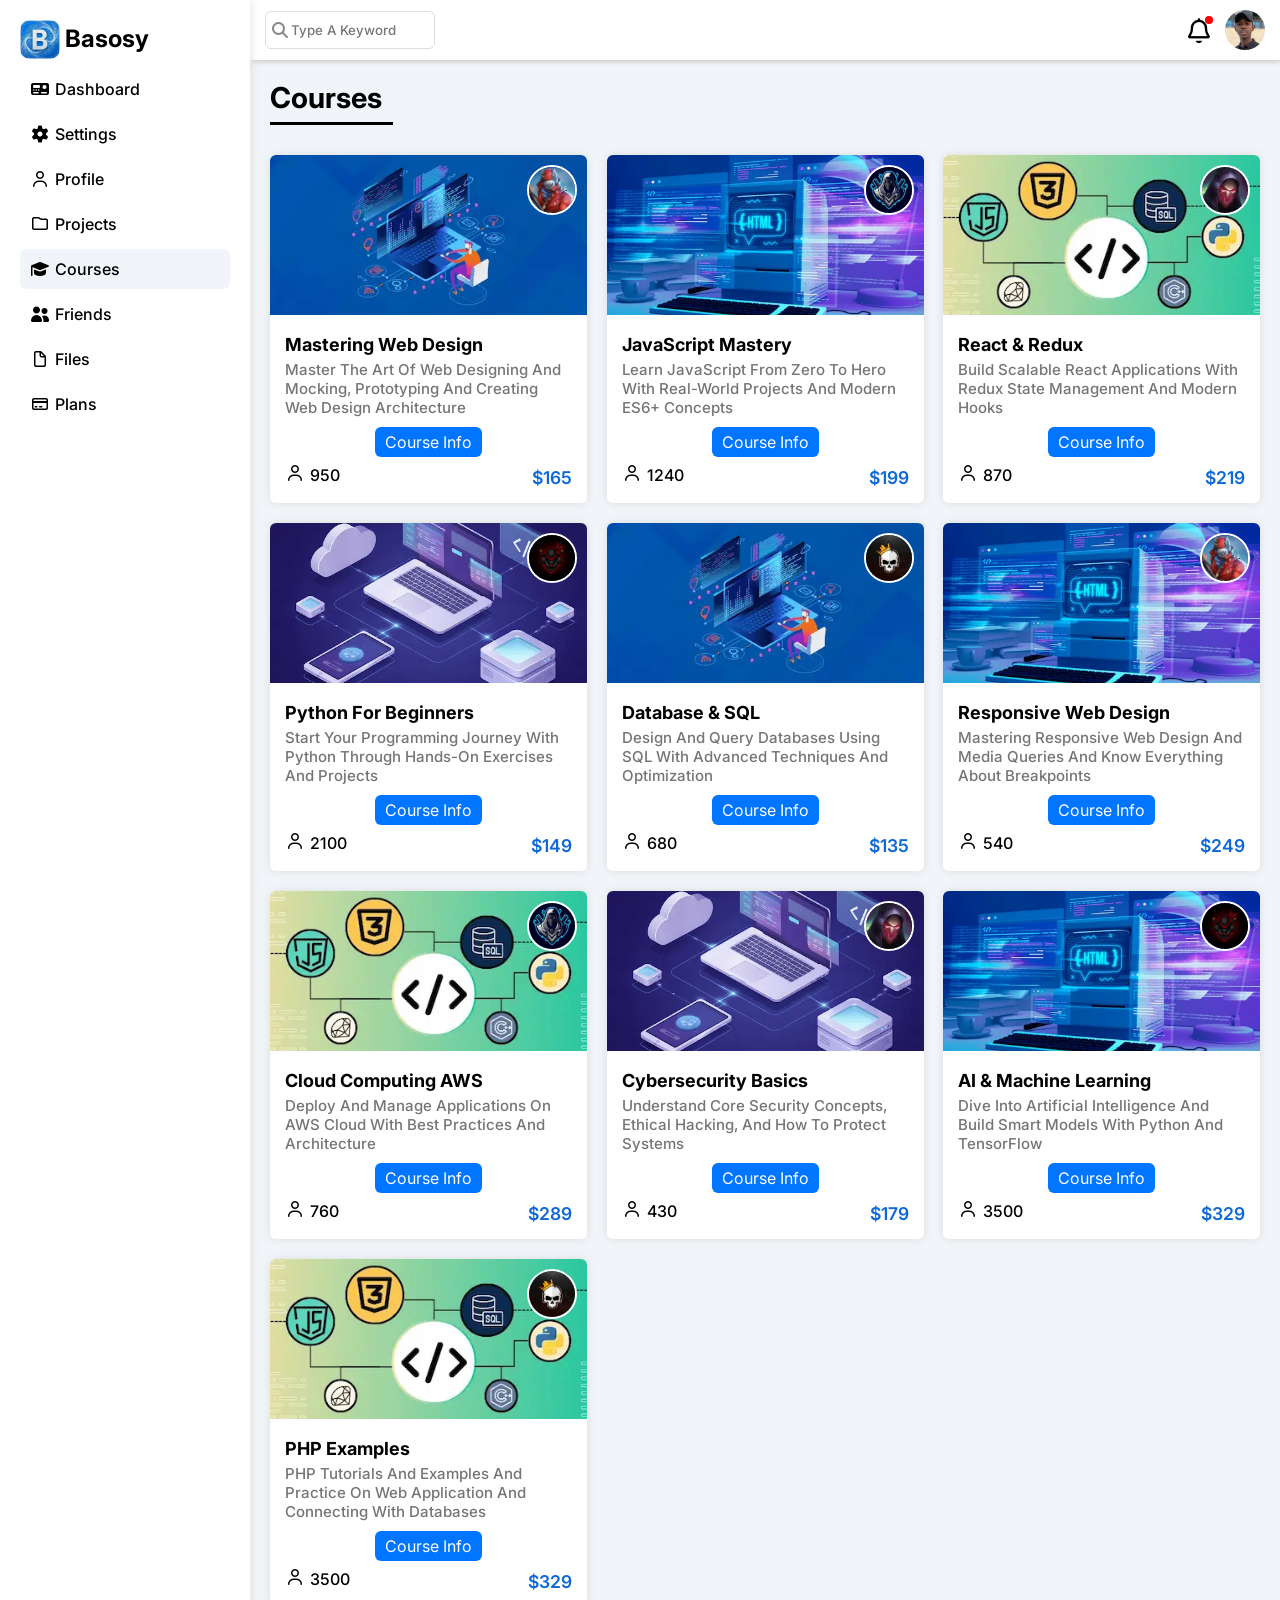
==== courses.html @ b27dc068 "Upload Admin Dashboard project files Successfully uploaded the fully responsive HTML and CSS dashboa" ====
<!doctype html>
<html lang="en">
  <head>
    <meta charset="UTF-8" />
    <meta name="viewport" content="width=device-width, initial-scale=1.0" />
    <title>Courses</title>
    <link rel="icon" href="imgs/logo-2.webp" type="image/webp" />
    <meta
      name="description"
      content="Basosy Dashboard Courses: Your gateway to learning. Discover new web development tutorials, track student counts, and access detailed information for tech courses."
    />
    <link rel="preconnect" href="https://fonts.googleapis.com" />
    <link rel="preconnect" href="https://fonts.gstatic.com" crossorigin />
    <link
      rel="preload"
      as="style"
      href="https://fonts.googleapis.com/css2?family=Inter:wght@400;500;600;700&display=swap"
    />
    <link
      rel="stylesheet"
      href="https://fonts.googleapis.com/css2?family=Inter:wght@400;500;600;700&display=swap"
      media="print"
      onload="this.media = 'all'"
    />
    <noscript>
      <link
        rel="stylesheet"
        href="https://fonts.googleapis.com/css2?family=Inter:wght@400;500;600;700&display=swap"
      />
    </noscript>
    <link
      rel="stylesheet"
      href="css/all.min.css"
      media="print"
      onload="this.media = 'all'"
    />
    <noscript><link rel="stylesheet" href="css/all.min.css" /></noscript>
    <link rel="stylesheet" href="css/framework.css" />
    <link rel="stylesheet" href="css/master.min.css" />
  </head>
  <body>
    <aside class="sidebar bc-white p-10 p-relative">
      <div class="sidebar__logo d-flex align-center gap-5 mb-10">
        <img src="imgs/logo-2.webp" alt="" class="sidebar__logo-image rad-10" />
        <h2 class="sidebar__heading m-0">Basosy</h2>
      </div>
      <ul class="sidebar__links">
        <li>
          <a
            href="index.html"
            class="p-10 rad-6 mb-5 d-flex gap-5 align-center sidebar__link fw-500"
          >
            <i
              class="fa-solid fa-tachograph-digital fa-fw"
              aria-hidden="true"
            ></i>
            <span>Dashboard</span>
          </a>
        </li>
        <li>
          <a
            href="settings.html"
            class="p-10 rad-6 mb-5 d-flex gap-5 align-center sidebar__link fw-500"
          >
            <i class="fa-solid fa-gear fa-fw" aria-hidden="true"></i>
            <span>Settings</span>
          </a>
        </li>
        <li>
          <a
            href="profile.html"
            class="p-10 rad-6 mb-5 d-flex gap-5 align-center sidebar__link fw-500"
          >
            <i class="fa-regular fa-user fa-fw" aria-hidden="true"></i>
            <span>Profile</span>
          </a>
        </li>
        <li>
          <a
            href="projects.html"
            class="p-10 rad-6 mb-5 d-flex gap-5 align-center sidebar__link fw-500"
          >
            <i class="fa-regular fa-folder fa-fw" aria-hidden="true"></i>
            <span>Projects</span>
          </a>
        </li>
        <li>
          <a
            href="courses.html"
            class="p-10 rad-6 mb-5 d-flex gap-5 align-center sidebar__link fw-500 active"
          >
            <i class="fa-solid fa-graduation-cap fa-fw" aria-hidden="true"></i>
            <span>Courses</span>
          </a>
        </li>
        <li>
          <a
            href="friends.html"
            class="p-10 rad-6 mb-5 d-flex gap-5 align-center sidebar__link fw-500"
          >
            <i class="fa-solid fa-user-group fa-fw" aria-hidden="true"></i>
            <span>Friends</span>
          </a>
        </li>
        <li>
          <a
            href="files.html"
            class="p-10 rad-6 mb-5 d-flex gap-5 align-center sidebar__link fw-500"
          >
            <i class="fa-regular fa-file fa-fw" aria-hidden="true"></i>
            <span>Files</span>
          </a>
        </li>
        <li>
          <a
            href="plans.html"
            class="p-10 rad-6 mb-5 d-flex gap-5 align-center sidebar__link fw-500"
          >
            <i class="fa-regular fa-credit-card fa-fw" aria-hidden="true"></i>
            <span>Plans</span>
          </a>
        </li>
      </ul>
    </aside>
    <main>
      <header
        class="header bc-white p-10 d-flex justify-between align-center gap-5"
      >
        <search class="p-relative header__search">
          <form action="">
            <i
              class="fa-solid fa-magnifying-glass p-absolute header__search-icon"
            ></i>
            <label for="search" class="visually-hidden">Search Bar</label>
            <input
              type="search"
              placeholder="Type A Keyword"
              id="search"
              class="p-10 rad-6 header__search-input fw-500 m-transition w-100 f-family-i"
            />
          </form>
        </search>
        <div class="header__profile d-flex align-center gap-10">
          <i
            class="fa-regular fa-bell fa-lg p-relative header__icon"
            aria-hidden="true"
          ></i>
          <img
            src="imgs/myimage.webp"
            class="rad-half p-relative header__image"
            alt="your image"
          />
        </div>
      </header>
      <div class="page-content p-20">
        <h1 class="page-content__title m-0 p-relative">Courses</h1>
        <div class="page-content__wrapper courses-page">
          <section class="card course-card p-relative ov-h m-transition">
            <img
              src="imgs/courses-1.webp"
              alt=""
              class="course-card__img mw-full w-full"
            />
            <img
              src="imgs/friend-01.webp"
              alt=""
              class="course-card__owner p-absolute rad-half"
            />
            <div class="course-card__box p-15">
              <h2 class="card__title card__title--course m-0 mb-5">
                Mastering Web Design
              </h2>
              <p class="card__title-desc m-0 c-gray fw-500 fs-15 mb-10">
                Master The Art Of Web Designing And Mocking, Prototyping And
                Creating Web Design Architecture
              </p>
              <a
                href="#"
                class="course-card__info-button bc-primary c-white rad-6 d-block m-a"
                >Course Info</a
              >
              <div
                class="course-card__info d-flex justify-between align-center gap-5 f-wrap mt-5"
              >
                <div class="d-flex gap-5 fw-500">
                  <i
                    class="fa-regular fa-user fa-fw course-card__icon"
                    aria-hidden="true"
                  ></i>
                  <span class="visually-hidden">Student Number</span>
                  <span class="course-card__stu-num">950</span>
                </div>
                <span
                  class="course-card__salary fw-600 c-primary-a d-block mt-5 text-end fs-18"
                  >$165</span
                >
              </div>
            </div>
          </section>
          <section class="card course-card p-relative ov-h m-transition">
            <img
              src="imgs/courses-2.webp"
              alt=""
              class="course-card__img mw-full w-full"
            />
            <img
              src="imgs/friend-02.webp"
              alt=""
              class="course-card__owner p-absolute rad-half"
            />
            <div class="course-card__box p-15">
              <h2 class="card__title card__title--course m-0 mb-5">
                JavaScript Mastery
              </h2>
              <p class="card__title-desc m-0 c-gray fw-500 fs-15 mb-10">
                Learn JavaScript From Zero To Hero With Real-World Projects And
                Modern ES6+ Concepts
              </p>
              <a
                href="#"
                class="course-card__info-button bc-primary c-white rad-6 d-block m-a"
                >Course Info</a
              >
              <div
                class="course-card__info d-flex justify-between align-center gap-5 f-wrap mt-5"
              >
                <div class="d-flex gap-5 fw-500">
                  <i
                    class="fa-regular fa-user fa-fw course-card__icon"
                    aria-hidden="true"
                  ></i>
                  <span class="visually-hidden">Student Number</span>
                  <span class="course-card__stu-num">1240</span>
                </div>
                <span
                  class="course-card__salary fw-600 c-primary-a d-block mt-5 text-end fs-18"
                  >$199</span
                >
              </div>
            </div>
          </section>
          <section class="card course-card p-relative ov-h m-transition">
            <img
              src="imgs/courses-3.webp"
              alt=""
              class="course-card__img mw-full w-full"
            />
            <img
              src="imgs/friend-03.webp"
              alt=""
              class="course-card__owner p-absolute rad-half"
            />
            <div class="course-card__box p-15">
              <h2 class="card__title card__title--course m-0 mb-5">
                React & Redux
              </h2>
              <p class="card__title-desc m-0 c-gray fw-500 fs-15 mb-10">
                Build Scalable React Applications With Redux State Management
                And Modern Hooks
              </p>
              <a
                href="#"
                class="course-card__info-button bc-primary c-white rad-6 d-block m-a"
                >Course Info</a
              >
              <div
                class="course-card__info d-flex justify-between align-center gap-5 f-wrap mt-5"
              >
                <div class="d-flex gap-5 fw-500">
                  <i
                    class="fa-regular fa-user fa-fw course-card__icon"
                    aria-hidden="true"
                  ></i>
                  <span class="visually-hidden">Student Number</span>
                  <span class="course-card__stu-num">870</span>
                </div>
                <span
                  class="course-card__salary fw-600 c-primary-a d-block mt-5 text-end fs-18"
                  >$219</span
                >
              </div>
            </div>
          </section>
          <section class="card course-card p-relative ov-h m-transition">
            <img
              src="imgs/courses-4.webp"
              alt=""
              class="course-card__img mw-full w-full"
            />
            <img
              src="imgs/friend-04.webp"
              alt=""
              class="course-card__owner p-absolute rad-half"
            />
            <div class="course-card__box p-15">
              <h2 class="card__title card__title--course m-0 mb-5">
                Python For Beginners
              </h2>
              <p class="card__title-desc m-0 c-gray fw-500 fs-15 mb-10">
                Start Your Programming Journey With Python Through Hands-On
                Exercises And Projects
              </p>
              <a
                href="#"
                class="course-card__info-button bc-primary c-white rad-6 d-block m-a"
                >Course Info</a
              >
              <div
                class="course-card__info d-flex justify-between align-center gap-5 f-wrap mt-5"
              >
                <div class="d-flex gap-5 fw-500">
                  <i
                    class="fa-regular fa-user fa-fw course-card__icon"
                    aria-hidden="true"
                  ></i>
                  <span class="visually-hidden">Student Number</span>
                  <span class="course-card__stu-num">2100</span>
                </div>
                <span
                  class="course-card__salary fw-600 c-primary-a d-block mt-5 text-end fs-18"
                  >$149</span
                >
              </div>
            </div>
          </section>
          <section class="card course-card p-relative ov-h m-transition">
            <img
              src="imgs/courses-1.webp"
              alt=""
              class="course-card__img mw-full w-full"
            />
            <img
              src="imgs/friend-05.webp"
              alt=""
              class="course-card__owner p-absolute rad-half"
            />
            <div class="course-card__box p-15">
              <h2 class="card__title card__title--course m-0 mb-5">
                Database & SQL
              </h2>
              <p class="card__title-desc m-0 c-gray fw-500 fs-15 mb-10">
                Design And Query Databases Using SQL With Advanced Techniques
                And Optimization
              </p>
              <a
                href="#"
                class="course-card__info-button bc-primary c-white rad-6 d-block m-a"
                >Course Info</a
              >
              <div
                class="course-card__info d-flex justify-between align-center gap-5 f-wrap mt-5"
              >
                <div class="d-flex gap-5 fw-500">
                  <i
                    class="fa-regular fa-user fa-fw course-card__icon"
                    aria-hidden="true"
                  ></i>
                  <span class="visually-hidden">Student Number</span>
                  <span class="course-card__stu-num">680</span>
                </div>
                <span
                  class="course-card__salary fw-600 c-primary-a d-block mt-5 text-end fs-18"
                  >$135</span
                >
              </div>
            </div>
          </section>
          <section class="card course-card p-relative ov-h m-transition">
            <img
              src="imgs/courses-2.webp"
              alt=""
              class="course-card__img mw-full w-full"
            />
            <img
              src="imgs/friend-01.webp"
              alt=""
              class="course-card__owner p-absolute rad-half"
            />
            <div class="course-card__box p-15">
              <h2 class="card__title card__title--course m-0 mb-5">
                Responsive Web Design
              </h2>
              <p class="card__title-desc m-0 c-gray fw-500 fs-15 mb-10">
                Mastering Responsive Web Design And Media Queries And Know
                Everything About Breakpoints
              </p>
              <a
                href="#"
                class="course-card__info-button bc-primary c-white rad-6 d-block m-a"
                >Course Info</a
              >
              <div
                class="course-card__info d-flex justify-between align-center gap-5 f-wrap mt-5"
              >
                <div class="d-flex gap-5 fw-500">
                  <i
                    class="fa-regular fa-user fa-fw course-card__icon"
                    aria-hidden="true"
                  ></i>
                  <span class="visually-hidden">Student Number</span>
                  <span class="course-card__stu-num">540</span>
                </div>
                <span
                  class="course-card__salary fw-600 c-primary-a d-block mt-5 text-end fs-18"
                  >$249</span
                >
              </div>
            </div>
          </section>
          <section class="card course-card p-relative ov-h m-transition">
            <img
              src="imgs/courses-3.webp"
              alt=""
              class="course-card__img mw-full w-full"
            />
            <img
              src="imgs/friend-02.webp"
              alt=""
              class="course-card__owner p-absolute rad-half"
            />
            <div class="course-card__box p-15">
              <h2 class="card__title card__title--course m-0 mb-5">
                Cloud Computing AWS
              </h2>
              <p class="card__title-desc m-0 c-gray fw-500 fs-15 mb-10">
                Deploy And Manage Applications On AWS Cloud With Best Practices
                And Architecture
              </p>
              <a
                href="#"
                class="course-card__info-button bc-primary c-white rad-6 d-block m-a"
                >Course Info</a
              >
              <div
                class="course-card__info d-flex justify-between align-center gap-5 f-wrap mt-5"
              >
                <div class="d-flex gap-5 fw-500">
                  <i
                    class="fa-regular fa-user fa-fw course-card__icon"
                    aria-hidden="true"
                  ></i>
                  <span class="visually-hidden">Student Number</span>
                  <span class="course-card__stu-num">760</span>
                </div>
                <span
                  class="course-card__salary fw-600 c-primary-a d-block mt-5 text-end fs-18"
                  >$289</span
                >
              </div>
            </div>
          </section>
          <section class="card course-card p-relative ov-h m-transition">
            <img
              src="imgs/courses-4.webp"
              alt=""
              class="course-card__img mw-full w-full"
            />
            <img
              src="imgs/friend-03.webp"
              alt=""
              class="course-card__owner p-absolute rad-half"
            />
            <div class="course-card__box p-15">
              <h2 class="card__title card__title--course m-0 mb-5">
                Cybersecurity Basics
              </h2>
              <p class="card__title-desc m-0 c-gray fw-500 fs-15 mb-10">
                Understand Core Security Concepts, Ethical Hacking, And How To
                Protect Systems
              </p>
              <a
                href="#"
                class="course-card__info-button bc-primary c-white rad-6 d-block m-a"
                >Course Info</a
              >
              <div
                class="course-card__info d-flex justify-between align-center gap-5 f-wrap mt-5"
              >
                <div class="d-flex gap-5 fw-500">
                  <i
                    class="fa-regular fa-user fa-fw course-card__icon"
                    aria-hidden="true"
                  ></i>
                  <span class="visually-hidden">Student Number</span>
                  <span class="course-card__stu-num">430</span>
                </div>
                <span
                  class="course-card__salary fw-600 c-primary-a d-block mt-5 text-end fs-18"
                  >$179</span
                >
              </div>
            </div>
          </section>
          <section class="card course-card p-relative ov-h m-transition">
            <img
              src="imgs/courses-2.webp"
              alt=""
              class="course-card__img mw-full w-full"
            />
            <img
              src="imgs/friend-04.webp"
              alt=""
              class="course-card__owner p-absolute rad-half"
            />
            <div class="course-card__box p-15">
              <h2 class="card__title card__title--course m-0 mb-5">
                AI & Machine Learning
              </h2>
              <p class="card__title-desc m-0 c-gray fw-500 fs-15 mb-10">
                Dive Into Artificial Intelligence And Build Smart Models With
                Python And TensorFlow
              </p>
              <a
                href="#"
                class="course-card__info-button bc-primary c-white rad-6 d-block m-a"
                >Course Info</a
              >
              <div
                class="course-card__info d-flex justify-between align-center gap-5 f-wrap mt-5"
              >
                <div class="d-flex gap-5 fw-500">
                  <i
                    class="fa-regular fa-user fa-fw course-card__icon"
                    aria-hidden="true"
                  ></i>
                  <span class="visually-hidden">Student Number</span>
                  <span class="course-card__stu-num">3500</span>
                </div>
                <span
                  class="course-card__salary fw-600 c-primary-a d-block mt-5 text-end fs-18"
                  >$329</span
                >
              </div>
            </div>
          </section>
          <section class="card course-card p-relative ov-h m-transition">
            <img
              src="imgs/courses-3.webp"
              alt=""
              class="course-card__img mw-full w-full"
            />
            <img
              src="imgs/friend-05.webp"
              alt=""
              class="course-card__owner p-absolute rad-half"
            />
            <div class="course-card__box p-15">
              <h2 class="card__title card__title--course m-0 mb-5">
                PHP Examples
              </h2>
              <p class="card__title-desc m-0 c-gray fw-500 fs-15 mb-10">
                PHP Tutorials And Examples And Practice On Web Application And
                Connecting With Databases
              </p>
              <a
                href="#"
                class="course-card__info-button bc-primary c-white rad-6 d-block m-a"
                >Course Info</a
              >
              <div
                class="course-card__info d-flex justify-between align-center gap-5 f-wrap mt-5"
              >
                <div class="d-flex gap-5 fw-500">
                  <i
                    class="fa-regular fa-user fa-fw course-card__icon"
                    aria-hidden="true"
                  ></i>
                  <span class="visually-hidden">Student Number</span>
                  <span class="course-card__stu-num">3500</span>
                </div>
                <span
                  class="course-card__salary fw-600 c-primary-a d-block mt-5 text-end fs-18"
                  >$329</span
                >
              </div>
            </div>
          </section>
        </div>
      </div>
    </main>
  </body>
</html>
---- css/framework.css ----
/* ====================  Start Main Colors ========================= */
/* Backgrounds */
.bc-primary { background-color: var(--primary-color); }
.bc-primary-a { background-color: var(--primary-alt); }
.bc-warning { background-color: var(--warning-color); }
.bc-success { background-color: var(--success-color); }
.bc-danger { background-color: var(--danger-color); }
.bc-grey { background-color: var(--grey-color); }
.bc-white { background-color: white; }
.bc-eee { background-color: #eee; }
/* Text Colors */
.c-primary { color: var(--primary-color); }
.c-primary-a { color: var(--primary-alt); }
.c-warning { color: var(--warning-color); }
.c-success { color: var(--success-color); }
.c-danger { color: var(--danger-color); }
.c-gray { color: var(--grey-color); }
.c-white { color: white; }

/* =========== Start Typography & Fonts ============= */
/* Font Size */
.fs-14 { font-size: 14px; }
.fs-15 { font-size: 0.94rem; }
.fs-16 { font-size: 1rem; }
.fs-18 { font-size: 1.1rem; }
.fs-19 { font-size: 1.2rem; }
.fs-20 { font-size: 1.3rem; }
.fs-30 { font-size: 1.9rem; }
/* Font Weight & Family */
.fw-500 { font-weight: 500; }
.fw-600 { font-weight: 600; }
.f-bold { font-weight: bold; }
.f-family-i { font-family: inherit; }
/* Text Alignment & Styles */
.ts { text-align: start; }
.tc { text-align: center; }
.text-end { text-align: end; }
.text-strike { text-decoration: line-through; }
/* Line Height & Spacing */
.lh-n { line-height: normal; }
.lh-1 { line-height: 1.1; }
.lh-2 { line-height: 1.2; }
.let-space-1 { letter-spacing: -1px; }
/* ============  Start Layout & Display (Flexbox) ============= */
/* Display */
.d-block { display: block; }
.d-flex { display: flex; }
.d-iflex { display: inline-flex; }
/* Flex Direction & Wrap */
.f-column { flex-direction: column; }
.f-wrap { flex-wrap: wrap; }
.f-wrap-r { flex-wrap: wrap-reverse; }
.f-grow { flex-grow: 1; }
/* Alignment */
.align-start { align-items: flex-start; }
.align-center { align-items: center; }
.align-s-start { align-self: flex-start; }
.align-s-end { align-self: flex-end; }
/* Justify Content */
.justify-center { justify-content: center; }
.justify-between { justify-content: space-between; }
.justify-end { justify-content: flex-end; }
/* Gaps */
.gap-5 { gap: 5px; }
.gap-10 { gap: 10px; }
.gap-15 { gap: 15px; }
/* ============== Start Dimensions (Width & Height) ================== */
.w-100 { width: 100px; }
.w-full { width: 100%; }
.mw-full { max-width: 100%; }
.h-full { height: 100%; }
/* ============ Start Positioning & Visibility ================== */
.p-relative { position: relative; }
.p-absolute { position: absolute; }
.ov-h { overflow: hidden; }
/* Screen Reader Only */
.visually-hidden {
  position: absolute;
  width: 1px;
  height: 1px;
  padding: 0;
  margin: -1px;
  overflow: hidden;
  clip: rect(0, 0, 0, 0);
  clip-path: inset(50%);
  white-space: nowrap;
  border: 0;
}
/* ========== Start Spacing (Padding & Margin) ============== */
/* Padding General */
.p-5 { padding: 5px; }
.p-10 { padding: 10px; }
.p-15 { padding: 15px; }
.p-20 { padding: 20px; }
.p-block-10 { padding-block: 10px; }
.p-inline-10 { padding-inline: 10px; }
/* Padding Top */
.pt-5 { padding-top: 5px; }
.pt-10 { padding-top: 10px; }
.pt-15 { padding-top: 15px; }
/* Padding Bottom */
.pb-0 { padding-bottom: 0px; }
.pb-5 { padding-bottom: 5px; }
.pb-10 { padding-bottom: 10px; }
.pb-20 { padding-bottom: 20px; }
/* Margin General */
.m-0 { margin: 0px; }
.m-10 { margin: 10px; }
.m-20 { margin: 20px; }
.m-a { margin: auto; }
/* Margin Top */
.mt-0 { margin-top: 0px; }
.mt-5 { margin-top: 5px; }
.mt-10 { margin-top: 10px; }
.mt-15 { margin-top: 15px; }
.mt-20 { margin-top: 20px; }
/* Margin Right & Left */
.mr-5 { margin-right: 5px; }
.mb-5 { margin-bottom: 5px; }
.mb-10 { margin-bottom: 10px; }
.mb-20 { margin-bottom: 20px; }
.ml-a { margin-left: auto; }
/* ========= Start Borders & Radius =========== */
.rad-6 { border-radius: 6px; }
.rad-10 { border-radius: 10px; }
.rad-half { border-radius: 50%; }
/* ===== Start Effects & Utilities======== */
.shadow-d { box-shadow: 0 0 10px 0 #ddd; }
.m-transition { transition: var(--main-transition); }
.c-poin { cursor: pointer; }
/* ===== Start Components (Buttons & Resets) ====== */
.button {
  padding: 5px 20px;
  width: fit-content;
}
.button-s {
  padding: 5px 10px;
  width: fit-content;
}
.but-reset {
  appearance: none;
  padding: 0px;
  border: none;
  background-color: transparent;
}
---- css/master.min.css ----
*,:before,:after{box-sizing:border-box}:root{--main-transition:.3s;--primary-color:#0075ff;--primary-alt:#0d69d5;--warning-color:#f59e0b;--success-color:#22c55e;--danger-color:#f44336;--grey-color:#757575}body{background-color:#f1f5f9;grid-template-columns:70px 1fr;min-height:100vh;margin:0;font-family:Inter,sans-serif;display:grid}::-webkit-scrollbar{width:10px}::-webkit-scrollbar-track{background-color:#b8d9ff}::-webkit-scrollbar-thumb{background-color:var(--primary-alt)}::-webkit-scrollbar-corner{background-color:#aac0fa}:focus:not(:focus-visible){outline:none}:focus-visible{box-shadow:0 0 7px 0 var(--primary-color);outline:1px solid var(--primary-color)}input:focus,textarea:focus{border-color:#0000}input,textarea{max-width:100%}@media (min-width:768px){body{grid-template-columns:250px 1fr}}a{color:#000;text-decoration:none}ul{margin:0;padding:0;list-style:none}progress{appearance:none;border:none;display:block;overflow:hidden}.toggle-checkbox{appearance:none;opacity:0}.toggle-switch{background-color:#ccc;border-radius:16px;width:60px;height:30px}.toggle-checkbox:checked+.toggle-switch{background-color:var(--primary-alt)}.toggle-switch:before{content:"";color:var(--grey-color);width:24px;height:24px;transition:var(--main-transition);background-color:#fff;border-radius:50%;justify-content:center;align-items:center;font-family:"Font Awesome 7 Free";font-size:14px;font-weight:900;display:inline-flex;position:absolute;top:50%;left:4px;transform:translateY(-50%)}.toggle-checkbox:checked+.toggle-switch:before{content:"";color:var(--primary-color);left:calc(100% - 28px)}.toggle-checkbox:focus~.toggle-switch{box-shadow:0 0 10px 0 var(--primary-alt)}@property --deg{syntax:"<angle>";inherits:false;initial-value:0deg}aside{box-shadow:0 0 10px #ddd;container:sidebar/inline-size}@media (min-width:768px){aside.sidebar{padding:20px}}.sidebar__links a:hover,.sidebar__links a.active{background-color:#f1f5f9}@container sidebar (width<=200px){.sidebar__link{justify-content:center}.sidebar__links a span{opacity:0;position:absolute}}.sidebar__logo-image{width:40px}.sidebar__heading{margin-top:-2px}@container sidebar (width<=200px){.sidebar__logo{justify-content:center}.sidebar__heading{display:none}}main{min-width:0;overflow:clip}.header{padding-inline:15px;box-shadow:1px 2px 5px #ccc}.header__search-input{border:1px solid #ddd;width:170px;padding-left:25px}.header__search-input:focus{width:190px}@media (max-width:350px){.header__search-input{width:145px}.header__search-input:focus{width:165px}}.header__search-input::placeholder{color:#777;transition:var(--main-transition)}.header__search-input:focus::placeholder{opacity:0}.header__search-icon{color:#888;top:50%;left:5px;transform:translateY(-50%)}.header__icon{margin-top:1px;font-size:clamp(20px,3vw,25px);line-height:normal}.header__icon:after{content:"";background-color:red;border-radius:50%;width:8px;height:8px;position:absolute;top:-2px;right:2px}.header__profile img{width:clamp(30px,4vw,40px)}.page-content__title{width:fit-content;margin-bottom:40px;font-size:clamp(1.5rem,5vw,1.8rem)}.page-content__title:before{content:"";background-color:#000;width:110%;height:3px;position:absolute;bottom:-10px;left:0}.page-content__wrapper{grid-template-columns:repeat(auto-fit,minmax(min(100%,400px),1fr));gap:20px;display:grid;container:page-content/inline-size}.card{background-color:#fff;border-radius:6px;animation:linear backwards slideUp;animation-timeline:view();animation-range:entry 10% cover 20%;box-shadow:0 0 10px #ddd;container:card-box/inline-size}@container page-content (width<=850px){.card__title,.card__title-desc{text-align:center}}.welcome__title{background-color:#ecf3fd}.welcome__heading{flex-basis:20%;margin:auto;font-size:clamp(1.5rem,5vw,1.7rem)}.welcome__user-name{font-size:26px;font-weight:400}.welcome__image{flex-basis:65%}.welcome__image img{max-width:100%}@container card-box (width<=371px){.welcome__info{flex-direction:column;align-items:flex-start}.welcome__user{align-items:initial;flex-direction:column}}.welcome__user-image{width:40px}.welcome__button{padding-block:7px}.draft__title-input{border:1px solid var(--grey-color);padding-inline:10px}.draft__title-input::placeholder{font-size:inherit;font-family:inherit}.draft__area{flex-basis:80px}.draft__textarea{resize:none;padding-inline:10px}.draft__textarea::placeholder{font-size:15px;font-weight:500}.draft__submit{border:none}.yearly_targets__Percentage-icon{height:25px;padding-inline:15px}.yearly_targets__Percentage.first i{background-color:#98bcdf6e}.yearly_targets__Percentage.second i{background:#f59e0b45}.yearly_targets__Percentage.third i{background-color:#22c55e5e}.yearly_targets__progg{height:5px}.yearly_targets__progg::-webkit-progress-bar{background-color:#eee}.yearly_targets__progg::-webkit-progress-value{border-radius:6px}.yearly_targets__progg--primary::-webkit-progress-value{background-color:var(--primary-color)}.yearly_targets__progg--warning::-webkit-progress-value{background-color:var(--warning-color)}.yearly_targets__progg--success::-webkit-progress-value{background-color:var(--success-color)}.yearly_targets__progg::-moz-progress-bar{border-radius:6px}.yearly_targets__progg--primary::-moz-progress-bar{background-color:var(--primary-color)}.yearly_targets__progg--warning::-moz-progress-bar{background-color:var(--warning-color)}.yearly_targets__progg--success::-moz-progress-bar{background-color:var(--success-color)}.tickets-stats__box{border:2px solid #eee;flex-basis:45%;min-width:130px}.tickets-stats__box:hover{box-shadow:0 0 7px 0 var(--primary-color)}.news__wrapper:hover{box-shadow:0 0 7px 0 var(--primary-color)}@container (width>=300px){.news__content{padding-top:25px}}@container (width>=375px){.news__content{padding-top:10px}}.news__title{color:#2d65a7eb}.news__date{color:#333}@container (width<=299px){.news__wrapper{text-align:center;flex-direction:column;margin-bottom:10px}}.tasks__heading{padding-left:10px}.tasks__row:hover{box-shadow:0 0 7px 0 var(--primary-color)}.tasks__row:not(:last-child){border-bottom:2px solid #eee}@container (width<=200px){.tasks__row{text-align:center;flex-direction:column;gap:5px;margin-bottom:10px}}.tasks__icon:hover,.tasks__icon:focus{color:red}.tasks__icon:focus{box-shadow:none;outline:none}.top-search__counter{color:#0057bd;background-color:#0075ff47;min-width:60px;padding:3px 5px}.top-search__item{padding:10px 5px 10px 0}.top-search__item:hover{box-shadow:0 0 7px 0 var(--primary-color)}@container (width<=205px){.top-search__item{flex-direction:column;align-items:center;gap:5px}.top-search__keyword{flex-direction:column;gap:0}}.post__box:hover{box-shadow:0 0 7px 0 var(--primary-color)}.post__box+.post__box{margin-top:25px}@container (width>=350px){.post__box+.post__box{margin-top:5px}}@container page-content (width<=850px){.post__author{justify-content:center}}.post__author-avatar{width:40px}.post__text{padding-left:15px}.post__text:before,.post__text:after{font-family:"Font Awesome 7 Free";font-size:12px;font-weight:900}.post__text:before{content:"";position:absolute;top:0;left:0}.post__text:after{content:""}.post__like-icon:focus-visible{box-shadow:none;outline:none}.post__like-icon i{transition:var(--main-transition)}.post__like-icon:focus i:before{color:var(--primary-alt);font-weight:900}.social-media__box{border:2px solid #eee}.social-media__box:hover .social-media__button{color:#fff}.social-media__box--twitter:hover,.social-media__box--twitter:hover .social-media__button{box-shadow:0 0 5px 1px #333}.social-media__box--twitter:hover .social-media__button{background-color:#000}.social-media__box--facebook:hover,.social-media__box--facebook:hover .social-media__button{box-shadow:0 0 5px 1px #1877f2}.social-media__box--facebook:hover .social-media__button{background-color:#1877f2}.social-media__box--youtube:hover,.social-media__box--youtube:hover .social-media__button{box-shadow:0 0 5px 1px red}.social-media__box--youtube:hover .social-media__button{background-color:red}.social-media__box--linkedin:hover,.social-media__box--linkedin:hover .social-media__button{box-shadow:0 0 5px 1px #0077b5}.social-media__box--linkedin:hover .social-media__button{background-color:#0077b5}@container (width<=270px){.social-media__box{text-align:center;flex-direction:column}.social-media__stats{line-height:normal}}.social-media__icon{font-size:34px}.social-media__icon--facebook{color:#1877f2}.social-media__icon--youtube{color:red}.social-media__icon--linkedin{color:#0077b5}.social-media__button{background-color:#0075ff47;min-width:100px;padding:5px 10px}.uploads__file{padding:10px 5px}.uploads__file:hover{box-shadow:0 0 7px 0 var(--primary-color)}.uploads__file-icon{width:20px}.uploads__file-size{color:#0057bd;background-color:#0075ff47;min-width:60px;padding:3px 5px}@container (width<=270px){.uploads__file,.uploads__file-desc{flex-direction:column}.uploads__file-desc{align-items:center;gap:5px}}.project-progress__steps{--step-w-h:22px}.project-progress__steps:before{--before-w:2px;content:"";height:calc(100% - (var(--step-w-h) * 2));width:var(--before-w);background-color:var(--primary-color);left:calc((var(--step-w-h) / 2) - calc((var(--before-w)) / 2));top:var(--step-w-h);position:absolute}.project-progress__step{--mb-15:15px;position:relative}.project-progress__step:not(:last-child){margin-bottom:var(--mb-15)}.project-progress__step:before{content:"";outline:2px solid var(--primary-color);width:var(--step-w-h);height:var(--step-w-h);background-color:#fff;border:2px solid #fff;border-radius:50%;flex-shrink:0}.project-progress__step.done:before{background-color:var(--primary-color)}.project-progress__step.pending:before{animation:1s infinite alternate progress-waiting}.reminders__task{padding-left:35px;font-size:clamp(15px,3.7vw,16px)}.reminders__task:before,.reminders__task:after{content:"";position:absolute}.reminders__task:before{border-radius:50%;width:10px;height:10px;top:50%;left:0;transform:translateY(-50%)}.reminders__task:after{width:2px;height:100%;top:0;left:20px}.reminders__task:first-child:before,.reminders__task:first-child:after{background-color:var(--primary-color)}.reminders__task:nth-child(2):before,.reminders__task:nth-child(2):after{background-color:var(--success-color)}.reminders__task:nth-child(3):before,.reminders__task:nth-child(3):after{background-color:var(--warning-color)}.reminders__task:last-child:before,.reminders__task:last-child:after{background-color:var(--danger-color)}@container card-box (width<=215px){.reminders__task:before,.reminders__task:after{display:none}}.project-table{padding:20px 10px}.project-table__responsive-table{overflow-x:auto}.project-table__responsive-table::-webkit-scrollbar{height:5px}.project-table__responsive-table::-webkit-scrollbar-track{background-color:initial}.project-table__responsive-table::-webkit-scrollbar-thumb{background-color:var(--primary-alt)}.project-table__table{border-spacing:0;min-width:1000px}.project__thead{background-color:#c5d6e6}.project-table__tbody-tr:hover{background-color:#8888882b}.project__td,.project-table__image-holder{border-bottom:1px solid #ddd;border-left:1px solid #ddd}.project__td:last-child{border-right:1px solid #ddd}.project-table__tbody-img{border-radius:50%;width:28px;height:28px;margin-left:-15px}.project-table__stat{margin:auto;font-size:14px}@container card-box (width<=590px){.project-table__caption{text-align:start}}.site-control__wrapper-desc{font-size:clamp(13px,4.3vw,15px)}.site-control__textarea{resize:none;border:1px solid #ccc;min-height:150px}.general-info__wrapper{background-color:#dce3f6;padding:10px 20px}.general-info__wrapper:focus-within{box-shadow:0 0 7px 0 var(--primary-color)}.general-info__label{margin-left:1px}.general-info__input{color:#092e66;background-color:#0000;border:none}.general-info__input:focus{box-shadow:none;outline:none}.general-info__changes{border:none}.security__button{padding:7px 12px}.security__box{padding-bottom:15px}.security__box:not(:last-child){border-bottom:1px solid #ddd}@container card-box (width<=330px){.security__box-heading{text-align:center}.security__box{flex-direction:column;margin-top:15px}}.social__box{background-color:#dce3f6;border:1px solid #afb3b6;padding:15px 5px}.social__box.twitter:focus-within{border-color:#000;box-shadow:0 0 7px #000}.social__box.facebook:focus-within{border-color:#1877f2;box-shadow:0 0 7px #1877f2}.social__box.linkedin:focus-within{border-color:#0077b5;box-shadow:0 0 7px #0077b5}.social__box.youtube:focus-within{border-color:red;box-shadow:0 0 7px red}.social__box-icon{padding-top:2px;padding-bottom:1px}.social__box-icon--x{color:#000}.social__box:focus-within .social__box-icon--x{box-shadow:0 2px 3px #333}.social__box-icon--face{color:#1877f2}.social__box:focus-within .social__box-icon--face{box-shadow:0 2px 3px #1877f2}.social__box-icon--linkedin{color:#0077b5}.social__box:focus-within .social__box-icon--linkedin{box-shadow:0 2px 3px #0077b5}.social__box-icon--youtube{color:red}.social__box:focus-within .social__box-icon--youtube{box-shadow:0 2px 3px red}.social__box-input{background-color:#0000;border:none;font-size:clamp(14px,3.5vw,16px)}.social__box-input::placeholder{font-weight:400}.social__box-input:focus{box-shadow:none;outline:none}.widgets__input{appearance:none;border:2px solid var(--grey-color);width:18px;height:18px;padding:8px}.widgets__input:focus{border:2px solid var(--grey-color)}.widgets__input:checked{border-color:var(--primary-color);background-color:var(--primary-color)}.widgets__input:before{font-family:"Font Awesome 7 Free";font-weight:900}.widgets__input:checked:before{content:"";color:#fff;font-size:12px}.backup__times{margin-bottom:30px}.backup__radio{appearance:none;outline:2px solid var(--grey-color);width:18px;height:18px}.backup__radio:checked{background-color:var(--primary-color);outline-color:var(--primary-color);border:3px solid #fff}.backup__location{border:2px solid #ddd;flex-basis:100px;min-width:130px}.backup__location:before,.backup__location:after{position:absolute}.backup__location:before{z-index:-2;border-radius:inherit;background-color:#096cdda9;inset:-2px}.backup__location:after{background-image:conic-gradient(from var(--deg), #fff 10%, transparent 10% 50%, #fff 50% 60%, transparent 60%);z-index:-1;animation:1.5s linear infinite rotate;inset:-2px}.backup__location>*{z-index:0;background-color:#fff;border-radius:9px}.backup__location:has(.backup__input:checked){box-shadow:0 0 15px var(--primary-alt);border:none}.backup__location:has(.backup__input:checked):before,.backup__location:has(.backup__input:checked):after{content:""}.backup__location-img{width:50px;height:60px}.backup__input{appearance:none;opacity:0}.profile-page{container:profile-page/inline-size}@container profile-page (width<=850px){.card__title,.card__title-desc{text-align:center}}@container profile-page (width<=710px){.profile__wrapper{flex-direction:column}}.profile__main-info{width:250px}.profile__main-progg{background-color:#ddd;height:5px;margin-block:5px}.profile__main-progg::-webkit-progress-bar{background-color:#ddd}.profile__main-progg::-webkit-progress-value{background-color:var(--primary-alt);border-radius:5px}.profile__main-progg::-moz-progress-bar{background-color:var(--primary-alt);border-radius:5px}.profile__info{grid-template-columns:repeat(auto-fit,minmax(min(100%,300px),1fr));gap:clamp(10px,2vw,30px);display:grid}@container card-box (width<=270px){.profile__box-title{margin-bottom:5px}}.skills{flex-basis:40%}.skills__wrapper{width:400px}.skills__tag{background-image:linear-gradient(90deg,#4e9edf,#3b6ab5);padding:5px 10px}.activities{--img-w:50px;z-index:1;flex-basis:55%}.activities__heading-desc{margin-bottom:2px}.activities__image-box{width:var(--img-w)}.activities__box:not(:last-child) .activities__image-box:before{bottom:-4px}.activities__box:not(:first-child) .activities__image-box:after{top:-7px}@container card-box (width<=350px){.activities__box{flex-direction:column;gap:0;margin-bottom:15px}.activities__heading{margin-bottom:2px}.activities__info{text-align:center}}.project:hover{box-shadow:0 0 10px 0 var(--primary-color);transform:translateY(-5px)}.project__tag{background-color:#d8e2ff;padding:5px 10px}.project__img{border:2px solid #fff;width:35px}.project__img:not(:first-child){margin-left:-10px}.project__progg{background-color:#e7e8e9;height:8px}.project__progg::-webkit-progress-bar{background-color:#e7e8e9}.project__progg::-webkit-progress-value{background-color:var(--primary-alt);border-radius:6px}.project__progg::-moz-progress-bar{background-color:var(--primary-alt);border-radius:6px}.courses-page,.page-content__wrapper--friends{grid-template-columns:repeat(auto-fit,minmax(min(100%,300px),1fr))}.course-card:hover{box-shadow:0 0 15px var(--primary-color);transform:translateY(-5px)!important}.course-card__img{object-fit:cover;height:160px}.course-card__owner{border:2px solid #fff;width:50px;top:10px;right:10px}.card__title--course{font-size:clamp(16px,4vw,18px)}.course-card__info-button{width:fit-content;padding:5px 10px}.friend-card:hover{box-shadow:0 0 15px var(--primary-color);transform:translateY(-5px)}.friend-card__identity,.friend-card__stats{border-bottom:1px solid #eee}.friend-card__contact{top:10px;left:10px}.friend-card__contact-icon{cursor:pointer;width:33px}.friend-card__contact-icon:hover,.friend-card__contact-icon:focus-visible{background-color:var(--primary-color);color:#fff;border-radius:50%}@container (width<=275px){.friend-card__footer{justify-content:center}}.page-content--files{container:file-page/inline-size}.files-page{flex-direction:row-reverse;align-items:flex-start}@container file-page (width<=485px){.files-page{flex-direction:column}}@container file-page (width>=486px){.files-stats{min-width:250px}}.file-group__icon{width:40px;height:40px}.files-stats__upload{padding:10px}.files-stats__upload:hover i{animation:.8s infinite go-up}@container card-box (width<=200px){.file-group{text-align:center;flex-direction:column;gap:0}.file-group__icon{margin-bottom:5px}}.file-group--pdf{background-color:#fde5e3}.file-group--pdf:hover{outline:1px solid var(--danger-color);box-shadow:0 0 7px #ff00008a}.file-group--pdf .file-group__icon{color:#b94546;background-color:#ffaaa6}.file-group--img{background-color:#e3efff}.file-group--img:hover{outline:1px solid var(--primary-alt);box-shadow:0 0 7px 0 var(--primary-color)}.file-group--img .file-group__icon{color:var(--primary-alt);background-color:#b5d2f8}.file-group--word{background-color:#fff0db}.file-group--word:hover{outline:1px solid var(--warning-color);box-shadow:0 0 7px #a39a38}.file-group--word .file-group__icon{color:var(--warning-color);background-color:#ffd08b}.file-group--csv{background-color:#e0f4e8}.file-group--csv:hover{outline:1px solid var(--success-color);box-shadow:0 0 7px #22c55eb4}.file-group--csv .file-group__icon{color:var(--success-color);background-color:#abe5bf}.page-content__wrapper--files{flex-grow:1;grid-template-columns:repeat(auto-fit,minmax(200px,1fr))}@container file-page (width<=485px){.files-stats,.page-content__wrapper--files{width:100%}}.file-card:hover{box-shadow:0 0 10px var(--primary-color);transform:translateY(-5px)}.download-icon:focus-visible{box-shadow:none;outline:none}.download-icon:focus-visible,.download-icon:hover{color:var(--primary-color)}.file-card__icon{width:64px;height:64px}.file-card__info{border-top:1px solid #eee}.plan-card{border-radius:15px}.plan-card:first-child:hover{box-shadow:0 0 15px var(--success-color)}.plan-card--current{box-shadow:0 0 25px 0 var(--warning-color);isolation:isolate}.plan-card--current:before,.plan-card--current:after{content:"";position:absolute;inset:-3px}.plan-card--current:before{background-color:var(--warning-color);z-index:-2;border-radius:inherit}.plan-card--current:after{background-image:conic-gradient(from var(--deg), #fdedd3 5%, transparent 5%);z-index:-1;animation:3s linear infinite rotate}.plan-card--current>*{background-color:#fff;border-radius:13px}.plan-card:last-child:hover{box-shadow:0 0 15px var(--primary-color)}.plan-card__heading{border-top-left-radius:inherit;border-top-right-radius:inherit}.plan-card__heading--free{background-image:linear-gradient(90deg, #62be7f, var(--success-color))}.plan-card__heading--basic{background-image:linear-gradient(90deg, #5a9eeb, var(--primary-color))}.plan-card__heading--premium{background-image:linear-gradient(90deg, #f69949, var(--warning-color))}.plan-card__title{font-size:clamp(25px,4vw,30px)}.plan-card__title-desc{font-size:clamp(20px,4vw,25px)}.plan-card__li{font-size:clamp(14px,3.6vw,16px)}.plan-card__li:hover{box-shadow:0 0 7px 0 var(--primary-alt);border-radius:6px}.plan-card__current{box-shadow:0 0 10px 0 var(--warning-color);background-color:#fdedd3;font-size:clamp(14px,3.7vw,19px)}@container page-content (width>=1240px){.plan-card--current{transform:translateY(-10px)}}@keyframes slideUp{0%{opacity:0;transform:translateY(50px)}to{opacity:1;transform:translateY(0)}}@keyframes progress-waiting{to{background-color:var(--primary-color)}}@keyframes rotate{to{--deg:360deg}}@keyframes go-up{0%,to{transform:translateY(0)}50%{transform:translateY(-5px)}}
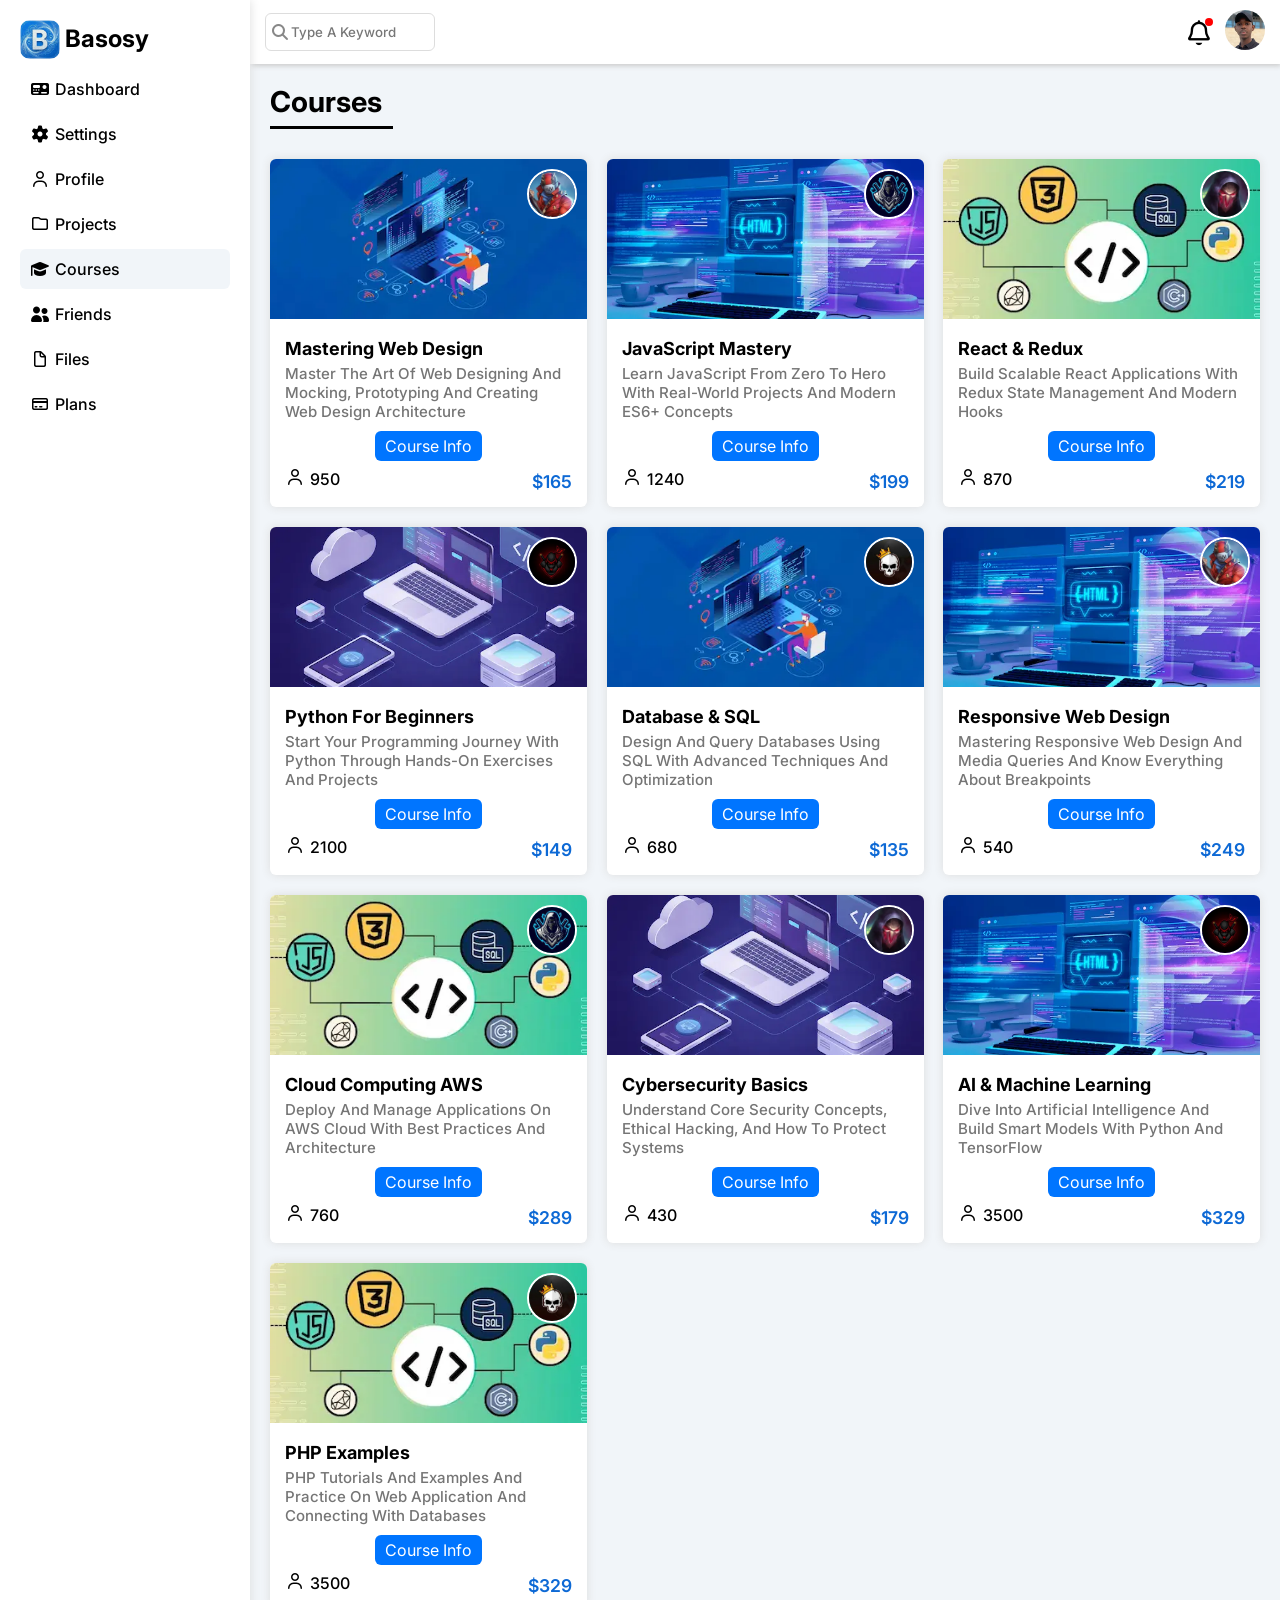
==== commit a215c698: "Update print statement from 'Hello' to 'Goodbye'" ====
--- a/courses.html
+++ b/courses.html
@@ -41,7 +41,11 @@
   <body>
     <aside class="sidebar bc-white p-10 p-relative">
       <div class="sidebar__logo d-flex align-center gap-5 mb-10">
-        <img src="imgs/logo-2.webp" alt="" class="sidebar__logo-image rad-10" />
+        <img
+          src="imgs/logo-2.webp"
+          alt="Basosy Logo"
+          class="sidebar__logo-image rad-10"
+        />
         <h2 class="sidebar__heading m-0">Basosy</h2>
       </div>
       <ul class="sidebar__links">
@@ -145,11 +149,13 @@
             class="fa-regular fa-bell fa-lg p-relative header__icon"
             aria-hidden="true"
           ></i>
-          <img
-            src="imgs/myimage.webp"
-            class="rad-half p-relative header__image"
-            alt="your image"
-          />
+          <a href="profile.html" class="header__image">
+            <img
+              src="imgs/myimage.webp"
+              class="rad-half p-relative w-full h-full"
+              alt="your image"
+            />
+          </a>
         </div>
       </header>
       <div class="page-content p-20">
--- a/css/master.min.css
+++ b/css/master.min.css
@@ -1 +1 @@
-*,:before,:after{box-sizing:border-box}:root{--main-transition:.3s;--primary-color:#0075ff;--primary-alt:#0d69d5;--warning-color:#f59e0b;--success-color:#22c55e;--danger-color:#f44336;--grey-color:#757575}body{background-color:#f1f5f9;grid-template-columns:70px 1fr;min-height:100vh;margin:0;font-family:Inter,sans-serif;display:grid}::-webkit-scrollbar{width:10px}::-webkit-scrollbar-track{background-color:#b8d9ff}::-webkit-scrollbar-thumb{background-color:var(--primary-alt)}::-webkit-scrollbar-corner{background-color:#aac0fa}:focus:not(:focus-visible){outline:none}:focus-visible{box-shadow:0 0 7px 0 var(--primary-color);outline:1px solid var(--primary-color)}input:focus,textarea:focus{border-color:#0000}input,textarea{max-width:100%}@media (min-width:768px){body{grid-template-columns:250px 1fr}}a{color:#000;text-decoration:none}ul{margin:0;padding:0;list-style:none}progress{appearance:none;border:none;display:block;overflow:hidden}.toggle-checkbox{appearance:none;opacity:0}.toggle-switch{background-color:#ccc;border-radius:16px;width:60px;height:30px}.toggle-checkbox:checked+.toggle-switch{background-color:var(--primary-alt)}.toggle-switch:before{content:"";color:var(--grey-color);width:24px;height:24px;transition:var(--main-transition);background-color:#fff;border-radius:50%;justify-content:center;align-items:center;font-family:"Font Awesome 7 Free";font-size:14px;font-weight:900;display:inline-flex;position:absolute;top:50%;left:4px;transform:translateY(-50%)}.toggle-checkbox:checked+.toggle-switch:before{content:"";color:var(--primary-color);left:calc(100% - 28px)}.toggle-checkbox:focus~.toggle-switch{box-shadow:0 0 10px 0 var(--primary-alt)}@property --deg{syntax:"<angle>";inherits:false;initial-value:0deg}aside{box-shadow:0 0 10px #ddd;container:sidebar/inline-size}@media (min-width:768px){aside.sidebar{padding:20px}}.sidebar__links a:hover,.sidebar__links a.active{background-color:#f1f5f9}@container sidebar (width<=200px){.sidebar__link{justify-content:center}.sidebar__links a span{opacity:0;position:absolute}}.sidebar__logo-image{width:40px}.sidebar__heading{margin-top:-2px}@container sidebar (width<=200px){.sidebar__logo{justify-content:center}.sidebar__heading{display:none}}main{min-width:0;overflow:clip}.header{padding-inline:15px;box-shadow:1px 2px 5px #ccc}.header__search-input{border:1px solid #ddd;width:170px;padding-left:25px}.header__search-input:focus{width:190px}@media (max-width:350px){.header__search-input{width:145px}.header__search-input:focus{width:165px}}.header__search-input::placeholder{color:#777;transition:var(--main-transition)}.header__search-input:focus::placeholder{opacity:0}.header__search-icon{color:#888;top:50%;left:5px;transform:translateY(-50%)}.header__icon{margin-top:1px;font-size:clamp(20px,3vw,25px);line-height:normal}.header__icon:after{content:"";background-color:red;border-radius:50%;width:8px;height:8px;position:absolute;top:-2px;right:2px}.header__profile img{width:clamp(30px,4vw,40px)}.page-content__title{width:fit-content;margin-bottom:40px;font-size:clamp(1.5rem,5vw,1.8rem)}.page-content__title:before{content:"";background-color:#000;width:110%;height:3px;position:absolute;bottom:-10px;left:0}.page-content__wrapper{grid-template-columns:repeat(auto-fit,minmax(min(100%,400px),1fr));gap:20px;display:grid;container:page-content/inline-size}.card{background-color:#fff;border-radius:6px;animation:linear backwards slideUp;animation-timeline:view();animation-range:entry 10% cover 20%;box-shadow:0 0 10px #ddd;container:card-box/inline-size}@container page-content (width<=850px){.card__title,.card__title-desc{text-align:center}}.welcome__title{background-color:#ecf3fd}.welcome__heading{flex-basis:20%;margin:auto;font-size:clamp(1.5rem,5vw,1.7rem)}.welcome__user-name{font-size:26px;font-weight:400}.welcome__image{flex-basis:65%}.welcome__image img{max-width:100%}@container card-box (width<=371px){.welcome__info{flex-direction:column;align-items:flex-start}.welcome__user{align-items:initial;flex-direction:column}}.welcome__user-image{width:40px}.welcome__button{padding-block:7px}.draft__title-input{border:1px solid var(--grey-color);padding-inline:10px}.draft__title-input::placeholder{font-size:inherit;font-family:inherit}.draft__area{flex-basis:80px}.draft__textarea{resize:none;padding-inline:10px}.draft__textarea::placeholder{font-size:15px;font-weight:500}.draft__submit{border:none}.yearly_targets__Percentage-icon{height:25px;padding-inline:15px}.yearly_targets__Percentage.first i{background-color:#98bcdf6e}.yearly_targets__Percentage.second i{background:#f59e0b45}.yearly_targets__Percentage.third i{background-color:#22c55e5e}.yearly_targets__progg{height:5px}.yearly_targets__progg::-webkit-progress-bar{background-color:#eee}.yearly_targets__progg::-webkit-progress-value{border-radius:6px}.yearly_targets__progg--primary::-webkit-progress-value{background-color:var(--primary-color)}.yearly_targets__progg--warning::-webkit-progress-value{background-color:var(--warning-color)}.yearly_targets__progg--success::-webkit-progress-value{background-color:var(--success-color)}.yearly_targets__progg::-moz-progress-bar{border-radius:6px}.yearly_targets__progg--primary::-moz-progress-bar{background-color:var(--primary-color)}.yearly_targets__progg--warning::-moz-progress-bar{background-color:var(--warning-color)}.yearly_targets__progg--success::-moz-progress-bar{background-color:var(--success-color)}.tickets-stats__box{border:2px solid #eee;flex-basis:45%;min-width:130px}.tickets-stats__box:hover{box-shadow:0 0 7px 0 var(--primary-color)}.news__wrapper:hover{box-shadow:0 0 7px 0 var(--primary-color)}@container (width>=300px){.news__content{padding-top:25px}}@container (width>=375px){.news__content{padding-top:10px}}.news__title{color:#2d65a7eb}.news__date{color:#333}@container (width<=299px){.news__wrapper{text-align:center;flex-direction:column;margin-bottom:10px}}.tasks__heading{padding-left:10px}.tasks__row:hover{box-shadow:0 0 7px 0 var(--primary-color)}.tasks__row:not(:last-child){border-bottom:2px solid #eee}@container (width<=200px){.tasks__row{text-align:center;flex-direction:column;gap:5px;margin-bottom:10px}}.tasks__icon:hover,.tasks__icon:focus{color:red}.tasks__icon:focus{box-shadow:none;outline:none}.top-search__counter{color:#0057bd;background-color:#0075ff47;min-width:60px;padding:3px 5px}.top-search__item{padding:10px 5px 10px 0}.top-search__item:hover{box-shadow:0 0 7px 0 var(--primary-color)}@container (width<=205px){.top-search__item{flex-direction:column;align-items:center;gap:5px}.top-search__keyword{flex-direction:column;gap:0}}.post__box:hover{box-shadow:0 0 7px 0 var(--primary-color)}.post__box+.post__box{margin-top:25px}@container (width>=350px){.post__box+.post__box{margin-top:5px}}@container page-content (width<=850px){.post__author{justify-content:center}}.post__author-avatar{width:40px}.post__text{padding-left:15px}.post__text:before,.post__text:after{font-family:"Font Awesome 7 Free";font-size:12px;font-weight:900}.post__text:before{content:"";position:absolute;top:0;left:0}.post__text:after{content:""}.post__like-icon:focus-visible{box-shadow:none;outline:none}.post__like-icon i{transition:var(--main-transition)}.post__like-icon:focus i:before{color:var(--primary-alt);font-weight:900}.social-media__box{border:2px solid #eee}.social-media__box:hover .social-media__button{color:#fff}.social-media__box--twitter:hover,.social-media__box--twitter:hover .social-media__button{box-shadow:0 0 5px 1px #333}.social-media__box--twitter:hover .social-media__button{background-color:#000}.social-media__box--facebook:hover,.social-media__box--facebook:hover .social-media__button{box-shadow:0 0 5px 1px #1877f2}.social-media__box--facebook:hover .social-media__button{background-color:#1877f2}.social-media__box--youtube:hover,.social-media__box--youtube:hover .social-media__button{box-shadow:0 0 5px 1px red}.social-media__box--youtube:hover .social-media__button{background-color:red}.social-media__box--linkedin:hover,.social-media__box--linkedin:hover .social-media__button{box-shadow:0 0 5px 1px #0077b5}.social-media__box--linkedin:hover .social-media__button{background-color:#0077b5}@container (width<=270px){.social-media__box{text-align:center;flex-direction:column}.social-media__stats{line-height:normal}}.social-media__icon{font-size:34px}.social-media__icon--facebook{color:#1877f2}.social-media__icon--youtube{color:red}.social-media__icon--linkedin{color:#0077b5}.social-media__button{background-color:#0075ff47;min-width:100px;padding:5px 10px}.uploads__file{padding:10px 5px}.uploads__file:hover{box-shadow:0 0 7px 0 var(--primary-color)}.uploads__file-icon{width:20px}.uploads__file-size{color:#0057bd;background-color:#0075ff47;min-width:60px;padding:3px 5px}@container (width<=270px){.uploads__file,.uploads__file-desc{flex-direction:column}.uploads__file-desc{align-items:center;gap:5px}}.project-progress__steps{--step-w-h:22px}.project-progress__steps:before{--before-w:2px;content:"";height:calc(100% - (var(--step-w-h) * 2));width:var(--before-w);background-color:var(--primary-color);left:calc((var(--step-w-h) / 2) - calc((var(--before-w)) / 2));top:var(--step-w-h);position:absolute}.project-progress__step{--mb-15:15px;position:relative}.project-progress__step:not(:last-child){margin-bottom:var(--mb-15)}.project-progress__step:before{content:"";outline:2px solid var(--primary-color);width:var(--step-w-h);height:var(--step-w-h);background-color:#fff;border:2px solid #fff;border-radius:50%;flex-shrink:0}.project-progress__step.done:before{background-color:var(--primary-color)}.project-progress__step.pending:before{animation:1s infinite alternate progress-waiting}.reminders__task{padding-left:35px;font-size:clamp(15px,3.7vw,16px)}.reminders__task:before,.reminders__task:after{content:"";position:absolute}.reminders__task:before{border-radius:50%;width:10px;height:10px;top:50%;left:0;transform:translateY(-50%)}.reminders__task:after{width:2px;height:100%;top:0;left:20px}.reminders__task:first-child:before,.reminders__task:first-child:after{background-color:var(--primary-color)}.reminders__task:nth-child(2):before,.reminders__task:nth-child(2):after{background-color:var(--success-color)}.reminders__task:nth-child(3):before,.reminders__task:nth-child(3):after{background-color:var(--warning-color)}.reminders__task:last-child:before,.reminders__task:last-child:after{background-color:var(--danger-color)}@container card-box (width<=215px){.reminders__task:before,.reminders__task:after{display:none}}.project-table{padding:20px 10px}.project-table__responsive-table{overflow-x:auto}.project-table__responsive-table::-webkit-scrollbar{height:5px}.project-table__responsive-table::-webkit-scrollbar-track{background-color:initial}.project-table__responsive-table::-webkit-scrollbar-thumb{background-color:var(--primary-alt)}.project-table__table{border-spacing:0;min-width:1000px}.project__thead{background-color:#c5d6e6}.project-table__tbody-tr:hover{background-color:#8888882b}.project__td,.project-table__image-holder{border-bottom:1px solid #ddd;border-left:1px solid #ddd}.project__td:last-child{border-right:1px solid #ddd}.project-table__tbody-img{border-radius:50%;width:28px;height:28px;margin-left:-15px}.project-table__stat{margin:auto;font-size:14px}@container card-box (width<=590px){.project-table__caption{text-align:start}}.site-control__wrapper-desc{font-size:clamp(13px,4.3vw,15px)}.site-control__textarea{resize:none;border:1px solid #ccc;min-height:150px}.general-info__wrapper{background-color:#dce3f6;padding:10px 20px}.general-info__wrapper:focus-within{box-shadow:0 0 7px 0 var(--primary-color)}.general-info__label{margin-left:1px}.general-info__input{color:#092e66;background-color:#0000;border:none}.general-info__input:focus{box-shadow:none;outline:none}.general-info__changes{border:none}.security__button{padding:7px 12px}.security__box{padding-bottom:15px}.security__box:not(:last-child){border-bottom:1px solid #ddd}@container card-box (width<=330px){.security__box-heading{text-align:center}.security__box{flex-direction:column;margin-top:15px}}.social__box{background-color:#dce3f6;border:1px solid #afb3b6;padding:15px 5px}.social__box.twitter:focus-within{border-color:#000;box-shadow:0 0 7px #000}.social__box.facebook:focus-within{border-color:#1877f2;box-shadow:0 0 7px #1877f2}.social__box.linkedin:focus-within{border-color:#0077b5;box-shadow:0 0 7px #0077b5}.social__box.youtube:focus-within{border-color:red;box-shadow:0 0 7px red}.social__box-icon{padding-top:2px;padding-bottom:1px}.social__box-icon--x{color:#000}.social__box:focus-within .social__box-icon--x{box-shadow:0 2px 3px #333}.social__box-icon--face{color:#1877f2}.social__box:focus-within .social__box-icon--face{box-shadow:0 2px 3px #1877f2}.social__box-icon--linkedin{color:#0077b5}.social__box:focus-within .social__box-icon--linkedin{box-shadow:0 2px 3px #0077b5}.social__box-icon--youtube{color:red}.social__box:focus-within .social__box-icon--youtube{box-shadow:0 2px 3px red}.social__box-input{background-color:#0000;border:none;font-size:clamp(14px,3.5vw,16px)}.social__box-input::placeholder{font-weight:400}.social__box-input:focus{box-shadow:none;outline:none}.widgets__input{appearance:none;border:2px solid var(--grey-color);width:18px;height:18px;padding:8px}.widgets__input:focus{border:2px solid var(--grey-color)}.widgets__input:checked{border-color:var(--primary-color);background-color:var(--primary-color)}.widgets__input:before{font-family:"Font Awesome 7 Free";font-weight:900}.widgets__input:checked:before{content:"";color:#fff;font-size:12px}.backup__times{margin-bottom:30px}.backup__radio{appearance:none;outline:2px solid var(--grey-color);width:18px;height:18px}.backup__radio:checked{background-color:var(--primary-color);outline-color:var(--primary-color);border:3px solid #fff}.backup__location{border:2px solid #ddd;flex-basis:100px;min-width:130px}.backup__location:before,.backup__location:after{position:absolute}.backup__location:before{z-index:-2;border-radius:inherit;background-color:#096cdda9;inset:-2px}.backup__location:after{background-image:conic-gradient(from var(--deg), #fff 10%, transparent 10% 50%, #fff 50% 60%, transparent 60%);z-index:-1;animation:1.5s linear infinite rotate;inset:-2px}.backup__location>*{z-index:0;background-color:#fff;border-radius:9px}.backup__location:has(.backup__input:checked){box-shadow:0 0 15px var(--primary-alt);border:none}.backup__location:has(.backup__input:checked):before,.backup__location:has(.backup__input:checked):after{content:""}.backup__location-img{width:50px;height:60px}.backup__input{appearance:none;opacity:0}.profile-page{container:profile-page/inline-size}@container profile-page (width<=850px){.card__title,.card__title-desc{text-align:center}}@container profile-page (width<=710px){.profile__wrapper{flex-direction:column}}.profile__main-info{width:250px}.profile__main-progg{background-color:#ddd;height:5px;margin-block:5px}.profile__main-progg::-webkit-progress-bar{background-color:#ddd}.profile__main-progg::-webkit-progress-value{background-color:var(--primary-alt);border-radius:5px}.profile__main-progg::-moz-progress-bar{background-color:var(--primary-alt);border-radius:5px}.profile__info{grid-template-columns:repeat(auto-fit,minmax(min(100%,300px),1fr));gap:clamp(10px,2vw,30px);display:grid}@container card-box (width<=270px){.profile__box-title{margin-bottom:5px}}.skills{flex-basis:40%}.skills__wrapper{width:400px}.skills__tag{background-image:linear-gradient(90deg,#4e9edf,#3b6ab5);padding:5px 10px}.activities{--img-w:50px;z-index:1;flex-basis:55%}.activities__heading-desc{margin-bottom:2px}.activities__image-box{width:var(--img-w)}.activities__box:not(:last-child) .activities__image-box:before{bottom:-4px}.activities__box:not(:first-child) .activities__image-box:after{top:-7px}@container card-box (width<=350px){.activities__box{flex-direction:column;gap:0;margin-bottom:15px}.activities__heading{margin-bottom:2px}.activities__info{text-align:center}}.project:hover{box-shadow:0 0 10px 0 var(--primary-color);transform:translateY(-5px)}.project__tag{background-color:#d8e2ff;padding:5px 10px}.project__img{border:2px solid #fff;width:35px}.project__img:not(:first-child){margin-left:-10px}.project__progg{background-color:#e7e8e9;height:8px}.project__progg::-webkit-progress-bar{background-color:#e7e8e9}.project__progg::-webkit-progress-value{background-color:var(--primary-alt);border-radius:6px}.project__progg::-moz-progress-bar{background-color:var(--primary-alt);border-radius:6px}.courses-page,.page-content__wrapper--friends{grid-template-columns:repeat(auto-fit,minmax(min(100%,300px),1fr))}.course-card:hover{box-shadow:0 0 15px var(--primary-color);transform:translateY(-5px)!important}.course-card__img{object-fit:cover;height:160px}.course-card__owner{border:2px solid #fff;width:50px;top:10px;right:10px}.card__title--course{font-size:clamp(16px,4vw,18px)}.course-card__info-button{width:fit-content;padding:5px 10px}.friend-card:hover{box-shadow:0 0 15px var(--primary-color);transform:translateY(-5px)}.friend-card__identity,.friend-card__stats{border-bottom:1px solid #eee}.friend-card__contact{top:10px;left:10px}.friend-card__contact-icon{cursor:pointer;width:33px}.friend-card__contact-icon:hover,.friend-card__contact-icon:focus-visible{background-color:var(--primary-color);color:#fff;border-radius:50%}@container (width<=275px){.friend-card__footer{justify-content:center}}.page-content--files{container:file-page/inline-size}.files-page{flex-direction:row-reverse;align-items:flex-start}@container file-page (width<=485px){.files-page{flex-direction:column}}@container file-page (width>=486px){.files-stats{min-width:250px}}.file-group__icon{width:40px;height:40px}.files-stats__upload{padding:10px}.files-stats__upload:hover i{animation:.8s infinite go-up}@container card-box (width<=200px){.file-group{text-align:center;flex-direction:column;gap:0}.file-group__icon{margin-bottom:5px}}.file-group--pdf{background-color:#fde5e3}.file-group--pdf:hover{outline:1px solid var(--danger-color);box-shadow:0 0 7px #ff00008a}.file-group--pdf .file-group__icon{color:#b94546;background-color:#ffaaa6}.file-group--img{background-color:#e3efff}.file-group--img:hover{outline:1px solid var(--primary-alt);box-shadow:0 0 7px 0 var(--primary-color)}.file-group--img .file-group__icon{color:var(--primary-alt);background-color:#b5d2f8}.file-group--word{background-color:#fff0db}.file-group--word:hover{outline:1px solid var(--warning-color);box-shadow:0 0 7px #a39a38}.file-group--word .file-group__icon{color:var(--warning-color);background-color:#ffd08b}.file-group--csv{background-color:#e0f4e8}.file-group--csv:hover{outline:1px solid var(--success-color);box-shadow:0 0 7px #22c55eb4}.file-group--csv .file-group__icon{color:var(--success-color);background-color:#abe5bf}.page-content__wrapper--files{flex-grow:1;grid-template-columns:repeat(auto-fit,minmax(200px,1fr))}@container file-page (width<=485px){.files-stats,.page-content__wrapper--files{width:100%}}.file-card:hover{box-shadow:0 0 10px var(--primary-color);transform:translateY(-5px)}.download-icon:focus-visible{box-shadow:none;outline:none}.download-icon:focus-visible,.download-icon:hover{color:var(--primary-color)}.file-card__icon{width:64px;height:64px}.file-card__info{border-top:1px solid #eee}.plan-card{border-radius:15px}.plan-card:first-child:hover{box-shadow:0 0 15px var(--success-color)}.plan-card--current{box-shadow:0 0 25px 0 var(--warning-color);isolation:isolate}.plan-card--current:before,.plan-card--current:after{content:"";position:absolute;inset:-3px}.plan-card--current:before{background-color:var(--warning-color);z-index:-2;border-radius:inherit}.plan-card--current:after{background-image:conic-gradient(from var(--deg), #fdedd3 5%, transparent 5%);z-index:-1;animation:3s linear infinite rotate}.plan-card--current>*{background-color:#fff;border-radius:13px}.plan-card:last-child:hover{box-shadow:0 0 15px var(--primary-color)}.plan-card__heading{border-top-left-radius:inherit;border-top-right-radius:inherit}.plan-card__heading--free{background-image:linear-gradient(90deg, #62be7f, var(--success-color))}.plan-card__heading--basic{background-image:linear-gradient(90deg, #5a9eeb, var(--primary-color))}.plan-card__heading--premium{background-image:linear-gradient(90deg, #f69949, var(--warning-color))}.plan-card__title{font-size:clamp(25px,4vw,30px)}.plan-card__title-desc{font-size:clamp(20px,4vw,25px)}.plan-card__li{font-size:clamp(14px,3.6vw,16px)}.plan-card__li:hover{box-shadow:0 0 7px 0 var(--primary-alt);border-radius:6px}.plan-card__current{box-shadow:0 0 10px 0 var(--warning-color);background-color:#fdedd3;font-size:clamp(14px,3.7vw,19px)}@container page-content (width>=1240px){.plan-card--current{transform:translateY(-10px)}}@keyframes slideUp{0%{opacity:0;transform:translateY(50px)}to{opacity:1;transform:translateY(0)}}@keyframes progress-waiting{to{background-color:var(--primary-color)}}@keyframes rotate{to{--deg:360deg}}@keyframes go-up{0%,to{transform:translateY(0)}50%{transform:translateY(-5px)}}+*,:before,:after{box-sizing:border-box}:root{--main-transition:.3s;--primary-color:#0075ff;--primary-alt:#0d69d5;--warning-color:#f59e0b;--success-color:#22c55e;--danger-color:#f44336;--grey-color:#757575}body{background-color:#f1f5f9;grid-template-columns:70px 1fr;min-height:100dvh;margin:0;font-family:Inter,sans-serif;display:grid}::-webkit-scrollbar{width:10px}::-webkit-scrollbar-track{background-color:#b8d9ff}::-webkit-scrollbar-thumb{background-color:var(--primary-alt)}::-webkit-scrollbar-corner{background-color:#aac0fa}:focus:not(:focus-visible){outline:none}:focus-visible{box-shadow:0 0 7px 0 var(--primary-color);outline:1px solid var(--primary-color)}input:focus,textarea:focus{border-color:#0000}input,textarea{max-width:100%}@media (min-width:768px){body{grid-template-columns:250px 1fr}}a{color:#000;text-decoration:none}ul{margin:0;padding:0;list-style:none}progress{appearance:none;border:none;display:block;overflow:hidden}.toggle-checkbox{appearance:none;opacity:0}.toggle-switch{background-color:#ccc;border-radius:16px;width:60px;height:30px}.toggle-checkbox:checked+.toggle-switch{background-color:var(--primary-alt)}.toggle-switch:before{content:"";color:var(--grey-color);width:24px;height:24px;transition:var(--main-transition);background-color:#fff;border-radius:50%;justify-content:center;align-items:center;font-family:"Font Awesome 7 Free";font-size:14px;font-weight:900;display:inline-flex;position:absolute;top:50%;left:4px;transform:translateY(-50%)}.toggle-checkbox:checked+.toggle-switch:before{content:"";color:var(--primary-color);left:calc(100% - 28px)}.toggle-checkbox:focus~.toggle-switch{box-shadow:0 0 10px 0 var(--primary-alt)}@property --deg{syntax:"<angle>";inherits:false;initial-value:0deg}aside{box-shadow:0 0 10px #ddd;container:sidebar/inline-size}@media (min-width:768px){aside.sidebar{padding:20px}}.sidebar__links a:hover,.sidebar__links a.active{background-color:#f1f5f9}@container sidebar (width<=200px){.sidebar__link{justify-content:center}.sidebar__links a span{opacity:0;position:absolute}}.sidebar__logo-image{width:40px}.sidebar__heading{margin-top:-2px}@container sidebar (width<=200px){.sidebar__logo{justify-content:center}.sidebar__heading{display:none}}main{min-width:0;overflow:clip}.header{padding-inline:15px;box-shadow:1px 2px 5px #ccc}.header__search-input{border:1px solid #ddd;width:170px;padding-left:25px}.header__search-input:focus{width:190px}@media (max-width:350px){.header__search-input{width:145px}.header__search-input:focus{width:165px}}.header__search-input::placeholder{color:#777;transition:var(--main-transition)}.header__search-input:focus::placeholder{opacity:0}.header__search-icon{color:#888;top:50%;left:5px;transform:translateY(-50%)}.header__icon{margin-top:1px;font-size:clamp(20px,3vw,25px);line-height:normal}.header__icon:after{content:"";background-color:red;border-radius:50%;width:8px;height:8px;position:absolute;top:-2px;right:2px}.header__profile img{width:clamp(30px,4vw,40px)}.page-content__title{width:fit-content;margin-bottom:40px;font-size:clamp(1.5rem,5vw,1.8rem)}.page-content__title:before{content:"";background-color:#000;width:110%;height:3px;position:absolute;bottom:-10px;left:0}.page-content__wrapper{grid-template-columns:repeat(auto-fit,minmax(min(100%,400px),1fr));gap:20px;display:grid;container:page-content/inline-size}.card{background-color:#fff;border-radius:6px;animation:linear backwards slideUp;animation-timeline:view();animation-range:entry 10% cover 20%;box-shadow:0 0 10px #ddd;container:card-box/inline-size}@container page-content (width<=850px){.card__title,.card__title-desc{text-align:center}}.welcome__title{background-color:#ecf3fd}.welcome__heading{flex-basis:20%;margin:auto;font-size:clamp(1.5rem,5vw,1.7rem)}.welcome__user-name{font-size:26px;font-weight:400}.welcome__image{flex-basis:65%}.welcome__image img{max-width:100%}@container card-box (width<=371px){.welcome__info{flex-direction:column;align-items:flex-start}.welcome__user{align-items:initial;flex-direction:column}}.welcome__user-image{width:40px}.welcome__button{padding-block:7px}.draft__title-input{border:1px solid var(--grey-color);padding-inline:10px}.draft__title-input::placeholder{font-size:inherit;font-family:inherit}.draft__area{flex-basis:80px}.draft__textarea{resize:none;padding-inline:10px}.draft__textarea::placeholder{font-size:15px;font-weight:500}.draft__submit{border:none}.yearly_targets__Percentage-icon{height:25px;padding-inline:15px}.yearly_targets__Percentage.first i{background-color:#98bcdf6e}.yearly_targets__Percentage.second i{background:#f59e0b45}.yearly_targets__Percentage.third i{background-color:#22c55e5e}.yearly_targets__progg{height:5px}.yearly_targets__progg::-webkit-progress-bar{background-color:#eee}.yearly_targets__progg::-webkit-progress-value{border-radius:6px}.yearly_targets__progg--primary::-webkit-progress-value{background-color:var(--primary-color)}.yearly_targets__progg--warning::-webkit-progress-value{background-color:var(--warning-color)}.yearly_targets__progg--success::-webkit-progress-value{background-color:var(--success-color)}.yearly_targets__progg::-moz-progress-bar{border-radius:6px}.yearly_targets__progg--primary::-moz-progress-bar{background-color:var(--primary-color)}.yearly_targets__progg--warning::-moz-progress-bar{background-color:var(--warning-color)}.yearly_targets__progg--success::-moz-progress-bar{background-color:var(--success-color)}.tickets-stats__box{border:2px solid #eee;flex-basis:45%;min-width:130px}.tickets-stats__box:hover{box-shadow:0 0 7px 0 var(--primary-color)}.news__wrapper:hover{box-shadow:0 0 7px 0 var(--primary-color)}@container (width>=300px){.news__content{padding-top:25px}}@container (width>=375px){.news__content{padding-top:10px}}.news__title{color:#2d65a7eb}.news__date{color:#333}@container (width<=299px){.news__wrapper{text-align:center;flex-direction:column;margin-bottom:10px}}.tasks__heading{padding-left:10px}.tasks__row:hover{box-shadow:0 0 7px 0 var(--primary-color)}.tasks__row:not(:last-child){border-bottom:2px solid #eee}@container (width<=200px){.tasks__row{text-align:center;flex-direction:column;gap:5px;margin-bottom:10px}}.tasks__icon:hover,.tasks__icon:focus{color:red}.tasks__icon:focus{box-shadow:none;outline:none}.top-search__counter{color:#0057bd;background-color:#0075ff47;min-width:60px;padding:3px 5px}.top-search__item{padding:10px 5px 10px 0}.top-search__item:hover{box-shadow:0 0 7px 0 var(--primary-color)}@container (width<=205px){.top-search__item{flex-direction:column;align-items:center;gap:5px}.top-search__keyword{flex-direction:column;gap:0}}.post__box:hover{box-shadow:0 0 7px 0 var(--primary-color)}.post__box+.post__box{margin-top:25px}@container (width>=350px){.post__box+.post__box{margin-top:5px}}@container page-content (width<=850px){.post__author{justify-content:center}}.post__author-avatar{width:40px}.post__text{padding-left:15px}.post__text:before,.post__text:after{font-family:"Font Awesome 7 Free";font-size:12px;font-weight:900}.post__text:before{content:"";position:absolute;top:0;left:0}.post__text:after{content:""}.post__like-icon:focus-visible{box-shadow:none;outline:none}.post__like-icon i{transition:var(--main-transition)}.post__like-icon:focus i:before{color:var(--primary-alt);font-weight:900}.social-media__box{border:2px solid #eee}.social-media__box:hover .social-media__button{color:#fff}.social-media__box--twitter:hover,.social-media__box--twitter:hover .social-media__button{box-shadow:0 0 5px 1px #333}.social-media__box--twitter:hover .social-media__button{background-color:#000}.social-media__box--facebook:hover,.social-media__box--facebook:hover .social-media__button{box-shadow:0 0 5px 1px #1877f2}.social-media__box--facebook:hover .social-media__button{background-color:#1877f2}.social-media__box--youtube:hover,.social-media__box--youtube:hover .social-media__button{box-shadow:0 0 5px 1px red}.social-media__box--youtube:hover .social-media__button{background-color:red}.social-media__box--linkedin:hover,.social-media__box--linkedin:hover .social-media__button{box-shadow:0 0 5px 1px #0077b5}.social-media__box--linkedin:hover .social-media__button{background-color:#0077b5}@container (width<=270px){.social-media__box{text-align:center;flex-direction:column}.social-media__stats{line-height:normal}}.social-media__icon{font-size:34px}.social-media__icon--facebook{color:#1877f2}.social-media__icon--youtube{color:red}.social-media__icon--linkedin{color:#0077b5}.social-media__button{background-color:#0075ff47;min-width:100px;padding:5px 10px}.uploads__file{padding:10px 5px}.uploads__file:hover{box-shadow:0 0 7px 0 var(--primary-color)}.uploads__file-icon{width:20px}.uploads__file-size{color:#0057bd;background-color:#0075ff47;min-width:60px;padding:3px 5px}@container (width<=270px){.uploads__file,.uploads__file-desc{flex-direction:column}.uploads__file-desc{align-items:center;gap:5px}}.project-progress__steps{--step-w-h:22px}.project-progress__steps:before{--before-w:2px;content:"";height:calc(100% - (var(--step-w-h) * 2));width:var(--before-w);background-color:var(--primary-color);left:calc((var(--step-w-h) / 2) - calc((var(--before-w)) / 2));top:var(--step-w-h);position:absolute}.project-progress__step{--mb-15:15px;position:relative}.project-progress__step:not(:last-child){margin-bottom:var(--mb-15)}.project-progress__step:before{content:"";outline:2px solid var(--primary-color);width:var(--step-w-h);height:var(--step-w-h);background-color:#fff;border:2px solid #fff;border-radius:50%;flex-shrink:0}.project-progress__step.done:before{background-color:var(--primary-color)}.project-progress__step.pending:before{animation:1s infinite alternate progress-waiting}.reminders__task{padding-left:35px;font-size:clamp(15px,3.7vw,16px)}.reminders__task:before,.reminders__task:after{content:"";position:absolute}.reminders__task:before{border-radius:50%;width:10px;height:10px;top:50%;left:0;transform:translateY(-50%)}.reminders__task:after{width:2px;height:100%;top:0;left:20px}.reminders__task:first-child:before,.reminders__task:first-child:after{background-color:var(--primary-color)}.reminders__task:nth-child(2):before,.reminders__task:nth-child(2):after{background-color:var(--success-color)}.reminders__task:nth-child(3):before,.reminders__task:nth-child(3):after{background-color:var(--warning-color)}.reminders__task:last-child:before,.reminders__task:last-child:after{background-color:var(--danger-color)}@container card-box (width<=215px){.reminders__task:before,.reminders__task:after{display:none}}.project-table{padding:20px 10px}.project-table__responsive-table{overflow-x:auto}.project-table__responsive-table::-webkit-scrollbar{height:5px}.project-table__responsive-table::-webkit-scrollbar-track{background-color:initial}.project-table__responsive-table::-webkit-scrollbar-thumb{background-color:var(--primary-alt)}.project-table__table{border-spacing:0;min-width:1000px}.project__thead{background-color:#c5d6e6}.project-table__tbody-tr:hover{background-color:#8888882b}.project__td,.project-table__image-holder{border-bottom:1px solid #ddd;border-left:1px solid #ddd}.project__td:last-child{border-right:1px solid #ddd}.project-table__tbody-img{border-radius:50%;width:28px;height:28px;margin-left:-15px}.project-table__stat{margin:auto;font-size:14px}@container card-box (width<=590px){.project-table__caption{text-align:start}}.site-control__wrapper-desc{font-size:clamp(13px,4.3vw,15px)}.site-control__textarea{resize:none;border:1px solid #ccc;min-height:150px}.general-info__wrapper{background-color:#dce3f6;padding:10px 20px}.general-info__wrapper:focus-within{box-shadow:0 0 7px 0 var(--primary-color)}.general-info__label{margin-left:1px}.general-info__input{color:#092e66;background-color:#0000;border:none}.general-info__input:focus{box-shadow:none;outline:none}.general-info__changes{border:none}.security__button{padding:7px 12px}.security__box{padding-bottom:15px}.security__box:not(:last-child){border-bottom:1px solid #ddd}@container card-box (width<=330px){.security__box-heading{text-align:center}.security__box{flex-direction:column;margin-top:15px}}.social__box{background-color:#dce3f6;border:1px solid #afb3b6;padding:15px 5px}.social__box.twitter:focus-within{border-color:#000;box-shadow:0 0 7px #000}.social__box.facebook:focus-within{border-color:#1877f2;box-shadow:0 0 7px #1877f2}.social__box.linkedin:focus-within{border-color:#0077b5;box-shadow:0 0 7px #0077b5}.social__box.youtube:focus-within{border-color:red;box-shadow:0 0 7px red}.social__box-icon{padding-top:2px;padding-bottom:1px}.social__box-icon--x{color:#000}.social__box:focus-within .social__box-icon--x{box-shadow:0 2px 3px #333}.social__box-icon--face{color:#1877f2}.social__box:focus-within .social__box-icon--face{box-shadow:0 2px 3px #1877f2}.social__box-icon--linkedin{color:#0077b5}.social__box:focus-within .social__box-icon--linkedin{box-shadow:0 2px 3px #0077b5}.social__box-icon--youtube{color:red}.social__box:focus-within .social__box-icon--youtube{box-shadow:0 2px 3px red}.social__box-input{background-color:#0000;border:none;font-size:clamp(14px,3.5vw,16px)}.social__box-input::placeholder{font-weight:400}.social__box-input:focus{box-shadow:none;outline:none}.widgets__input{appearance:none;border:2px solid var(--grey-color);width:18px;height:18px;padding:8px}.widgets__input:focus{border:2px solid var(--grey-color)}.widgets__input:checked{border-color:var(--primary-color);background-color:var(--primary-color)}.widgets__input:before{font-family:"Font Awesome 7 Free";font-weight:900}.widgets__input:checked:before{content:"";color:#fff;font-size:12px}.backup__times{margin-bottom:30px}.backup__radio{appearance:none;border:2px solid var(--grey-color);width:22px;height:22px;box-shadow:inset 0 0 0 3px #fff}.backup__radio:checked{background-color:var(--primary-color);border-color:var(--primary-color)}.backup__radio:focus-visible{outline:none}.backup__location{border:2px solid #ddd;flex-basis:100px;min-width:130px}.backup__location:before,.backup__location:after{position:absolute}.backup__location:before{z-index:-2;border-radius:inherit;background-color:#096cdda9;inset:-2px}.backup__location:after{background-image:conic-gradient(from var(--deg), #fff 10%, transparent 10% 50%, #fff 50% 60%, transparent 60%);z-index:-1;animation:1.5s linear infinite rotate;inset:-2px}.backup__location>*{z-index:0;background-color:#fff;border-radius:9px}.backup__location:has(.backup__input:checked){box-shadow:0 0 15px var(--primary-alt);border:none}.backup__location:has(.backup__input:checked):before,.backup__location:has(.backup__input:checked):after{content:""}.backup__location-img{width:50px;height:60px}.backup__input{appearance:none;opacity:0}.profile-page{container:profile-page/inline-size}@container profile-page (width<=850px){.card__title,.card__title-desc{text-align:center}}@container profile-page (width<=710px){.profile__wrapper{flex-direction:column}}.profile__main-info{width:250px}.profile__main-progg{background-color:#ddd;height:5px;margin-block:5px}.profile__main-progg::-webkit-progress-bar{background-color:#ddd}.profile__main-progg::-webkit-progress-value{background-color:var(--primary-alt);border-radius:5px}.profile__main-progg::-moz-progress-bar{background-color:var(--primary-alt);border-radius:5px}.profile__info{grid-template-columns:repeat(auto-fit,minmax(min(100%,300px),1fr));gap:clamp(10px,2vw,30px);display:grid}@container card-box (width<=270px){.profile__box-title{margin-bottom:5px}}.skills{flex-basis:40%}.skills__wrapper{width:400px}.skills__tag{background-image:linear-gradient(90deg,#4e9edf,#3b6ab5);padding:5px 10px}.activities{--img-w:50px;z-index:1;flex-basis:55%}.activities__heading-desc{margin-bottom:2px}.activities__image-box{width:var(--img-w)}.activities__box:not(:last-child) .activities__image-box:before{bottom:-4px}.activities__box:not(:first-child) .activities__image-box:after{top:-7px}@container card-box (width<=350px){.activities__box{flex-direction:column;gap:0;margin-bottom:15px}.activities__heading{margin-bottom:2px}.activities__info{text-align:center}}.project:hover{box-shadow:0 0 10px 0 var(--primary-color);transform:translateY(-5px)}.project__tag{background-color:#d8e2ff;padding:5px 10px}.project__img{border:2px solid #fff;width:35px}.project__img:not(:first-child){margin-left:-10px}.project__progg{background-color:#e7e8e9;height:8px}.project__progg::-webkit-progress-bar{background-color:#e7e8e9}.project__progg::-webkit-progress-value{background-color:var(--primary-alt);border-radius:6px}.project__progg::-moz-progress-bar{background-color:var(--primary-alt);border-radius:6px}.courses-page,.page-content__wrapper--friends{grid-template-columns:repeat(auto-fit,minmax(min(100%,300px),1fr))}.course-card:hover{box-shadow:0 0 15px var(--primary-color);transform:translateY(-5px)!important}.course-card__img{object-fit:cover;height:160px}.course-card__owner{border:2px solid #fff;width:50px;top:10px;right:10px}.card__title--course{font-size:clamp(16px,4vw,18px)}.course-card__info-button{width:fit-content;padding:5px 10px}.friend-card:hover{box-shadow:0 0 15px var(--primary-color);transform:translateY(-5px)}.friend-card__identity,.friend-card__stats{border-bottom:1px solid #eee}.friend-card__contact{top:10px;left:10px}.friend-card__contact-icon{cursor:pointer;width:33px}.friend-card__contact-icon:hover,.friend-card__contact-icon:focus-visible{background-color:var(--primary-color);color:#fff;border-radius:50%}@container (width<=275px){.friend-card__footer{justify-content:center}}.page-content--files{container:file-page/inline-size}.files-page{flex-direction:row-reverse;align-items:flex-start}@container file-page (width<=485px){.files-page{flex-direction:column}}@container file-page (width>=486px){.files-stats{min-width:250px}}.file-group__icon{width:40px;height:40px}.files-stats__upload{padding:10px}.files-stats__upload:hover i{animation:.8s infinite go-up}@container card-box (width<=200px){.file-group{text-align:center;flex-direction:column;gap:0}.file-group__icon{margin-bottom:5px}}.file-group--pdf{background-color:#fde5e3}.file-group--pdf:hover{outline:1px solid var(--danger-color);box-shadow:0 0 7px #ff00008a}.file-group--pdf .file-group__icon{color:#b94546;background-color:#ffaaa6}.file-group--img{background-color:#e3efff}.file-group--img:hover{outline:1px solid var(--primary-alt);box-shadow:0 0 7px 0 var(--primary-color)}.file-group--img .file-group__icon{color:var(--primary-alt);background-color:#b5d2f8}.file-group--word{background-color:#fff0db}.file-group--word:hover{outline:1px solid var(--warning-color);box-shadow:0 0 7px #a39a38}.file-group--word .file-group__icon{color:var(--warning-color);background-color:#ffd08b}.file-group--csv{background-color:#e0f4e8}.file-group--csv:hover{outline:1px solid var(--success-color);box-shadow:0 0 7px #22c55eb4}.file-group--csv .file-group__icon{color:var(--success-color);background-color:#abe5bf}.page-content__wrapper--files{flex-grow:1;grid-template-columns:repeat(auto-fit,minmax(200px,1fr))}@container file-page (width<=485px){.files-stats,.page-content__wrapper--files{width:100%}}.file-card:hover{box-shadow:0 0 10px var(--primary-color);transform:translateY(-5px)}.download-icon:focus-visible{box-shadow:none;outline:none}.download-icon:focus-visible,.download-icon:hover{color:var(--primary-color)}.file-card__icon{width:64px;height:64px}.file-card__info{border-top:1px solid #eee}.plan-card{border-radius:15px}.plan-card:first-child:hover{box-shadow:0 0 15px var(--success-color)}.plan-card--current{box-shadow:0 0 25px 0 var(--warning-color);isolation:isolate}.plan-card--current:before,.plan-card--current:after{content:"";position:absolute;inset:-3px}.plan-card--current:before{background-color:var(--warning-color);z-index:-2;border-radius:inherit}.plan-card--current:after{background-image:conic-gradient(from var(--deg), #fdedd3 5%, transparent 5%);z-index:-1;animation:3s linear infinite rotate}.plan-card--current>*{background-color:#fff;border-radius:13px}.plan-card:last-child:hover{box-shadow:0 0 15px var(--primary-color)}.plan-card__heading{border-top-left-radius:inherit;border-top-right-radius:inherit}.plan-card__heading--free{background-image:linear-gradient(90deg, #62be7f, var(--success-color))}.plan-card__heading--basic{background-image:linear-gradient(90deg, #5a9eeb, var(--primary-color))}.plan-card__heading--premium{background-image:linear-gradient(90deg, #f69949, var(--warning-color))}.plan-card__title{font-size:clamp(25px,4vw,30px)}.plan-card__title-desc{font-size:clamp(20px,4vw,25px)}.plan-card__li{font-size:clamp(14px,3.6vw,16px)}.plan-card__li:hover{box-shadow:0 0 7px 0 var(--primary-alt);border-radius:6px}.plan-card__current{box-shadow:0 0 10px 0 var(--warning-color);background-color:#fdedd3;font-size:clamp(14px,3.7vw,19px)}@container page-content (width>=1240px){.plan-card--current{transform:translateY(-10px)}}@keyframes slideUp{0%{opacity:0;transform:translateY(50px)}to{opacity:1;transform:translateY(0)}}@keyframes progress-waiting{to{background-color:var(--primary-color)}}@keyframes rotate{to{--deg:360deg}}@keyframes go-up{0%,to{transform:translateY(0)}50%{transform:translateY(-5px)}}
